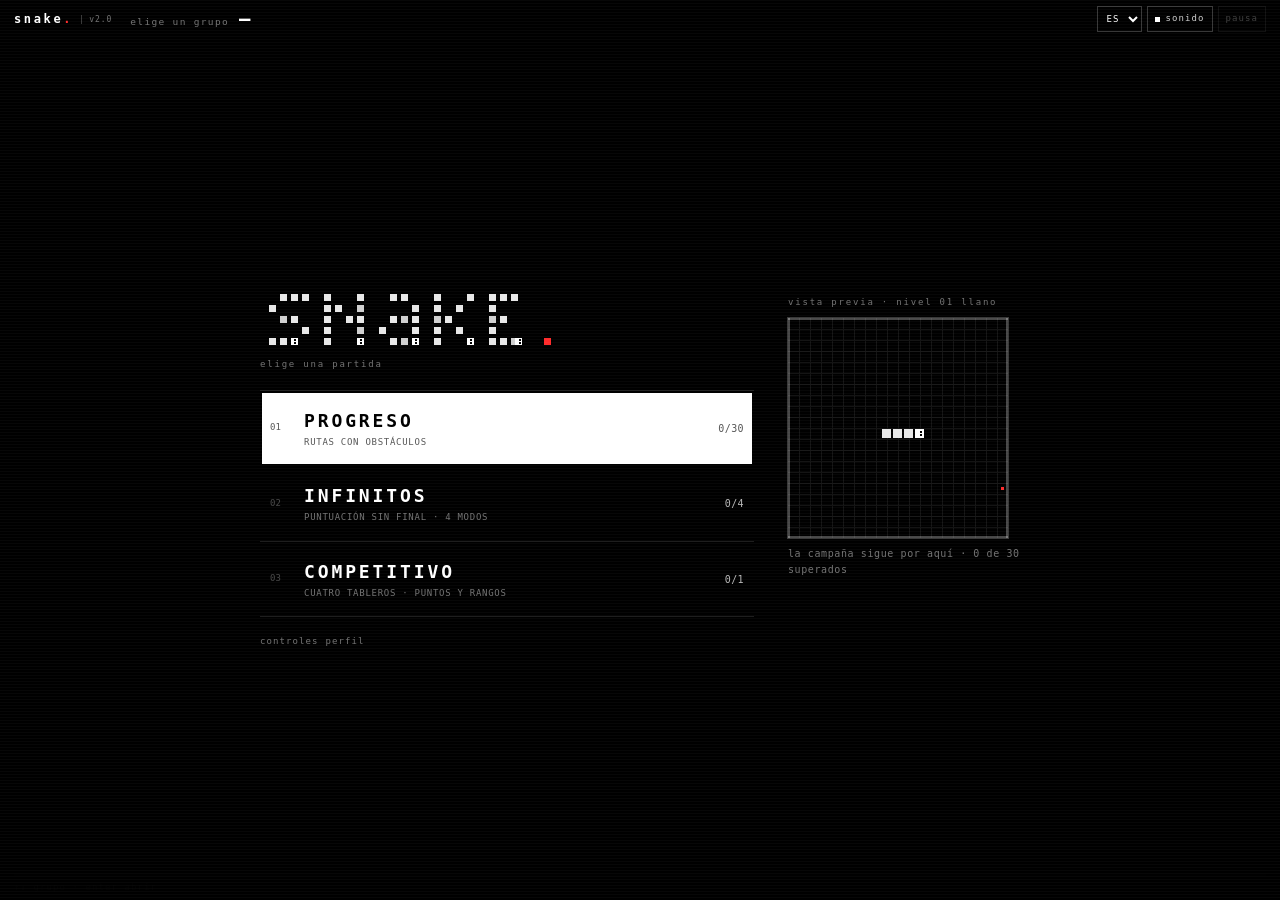
==== index.html @ ec082673 "v2.0: campaña equilibrada, cazador estable, veneno visible y sorteo con ruleta Co-authored-by: arena" ====
<!DOCTYPE html>
<html lang="es">
<head>
<meta charset="utf-8">
<meta name="viewport" content="width=device-width, initial-scale=1, viewport-fit=cover">
<meta http-equiv="Cache-Control" content="no-store">
<meta name="theme-color" content="#000000">
<link rel="canonical" href="https://snake.jaime-gaming.com/">
<meta id="meta-description" name="description" content="Snake v2.0 en snake.jaime-gaming.com: campaña de 30 niveles con modificadores, competitivo de cuatro tableros con rangos, contrarreloj y perfil.">
<title>Snake — v2.0</title>
<script>
  (function () {
    var route = new URLSearchParams(location.search).get('route');
    if (!route) return;
    try {
      var target = new URL(route, location.origin);
      history.replaceState(null, '', target.pathname + target.search + target.hash);
    } catch (error) {
      // Si la ruta de retorno no es válida, dejamos que arranque la portada.
    }
  })();
</script>
<script>
  (function () {
    var base = './';
    if (location.protocol !== 'file:') {
      base = (location.pathname === '/snake' || location.pathname.indexOf('/snake/') === 0) ? '/snake/' : '/';
    }
    document.write('<base href="' + base + '">');
  })();
</script>
<link rel="icon" href="data:image/svg+xml,%3Csvg xmlns='http://www.w3.org/2000/svg' viewBox='0 0 16 16'%3E%3Crect width='16' height='16' fill='%23000'/%3E%3Crect x='2' y='7' width='4' height='4' fill='%23fff'/%3E%3Crect x='6' y='7' width='4' height='4' fill='%23fff'/%3E%3Crect x='10' y='7' width='2' height='4' fill='%23fff'/%3E%3Crect x='13' y='2' width='3' height='3' fill='%23ff2b2b'/%3E%3C/svg%3E">
<link rel="stylesheet" href="styles.css?v=24">
</head>
<body data-screen="home">
  <div id="app">
    <header id="topbar">
      <span class="brand">snake<span class="dot">.</span><span class="version">v2.0</span></span>
      <div class="stats">
        <span id="hud-meta" class="meta" data-i18n="loading">cargando…</span>
        <span id="hud-score" class="score">—</span>
        <span id="hud-mult" class="mult"></span>
        <span id="hud-best" class="best"></span>
      </div>
      <div class="tools">
        <label class="language-control">
          <span class="sr-only" data-i18n="language">Idioma</span>
          <select id="lang-switch" data-i18n-aria="language" aria-label="Idioma">
            <option value="es">ES</option>
            <option value="en">EN</option>
          </select>
        </label>
        <button id="btn-mute" class="tool" type="button" aria-pressed="true" data-i18n-title="soundTitleOn" title="sonido activo (M)">
          <i class="led" aria-hidden="true"></i><span data-i18n="sound">sonido</span>
        </button>
        <button id="btn-pause" class="tool" type="button" disabled data-i18n-title="pauseTitle" title="pausa (P)" data-i18n="pause">pausa</button>
      </div>
    </header>

    <main id="stage">
      <canvas id="board" data-i18n-aria="board" aria-label="tablero"></canvas>
      <div id="arena" hidden>
        <figure class="tablero"><canvas></canvas><figcaption><span class="tablero-nombre">tú</span><span class="tablero-datos">0</span><span class="tablero-estado"></span></figcaption></figure>
        <figure class="tablero"><canvas></canvas><figcaption><span class="tablero-nombre">kobra</span><span class="tablero-datos">0</span><span class="tablero-estado"></span></figcaption></figure>
        <figure class="tablero"><canvas></canvas><figcaption><span class="tablero-nombre">víbora</span><span class="tablero-datos">0</span><span class="tablero-estado"></span></figcaption></figure>
        <figure class="tablero"><canvas></canvas><figcaption><span class="tablero-nombre">mamba</span><span class="tablero-datos">0</span><span class="tablero-estado"></span></figcaption></figure>
      </div>
      <div id="cuenta" hidden aria-hidden="true"><b>3</b></div>
      <div id="reloj" hidden aria-hidden="true"><b>30</b><span>s</span></div>
      <div id="prompt" data-i18n="startPrompt">pulsa una dirección</div>
      <div id="overlay"></div>
    </main>

    <p id="aviso-foco" data-i18n="focusHint" hidden>haz clic en el tablero para que responda el teclado</p>

    <footer id="footer">
      <div id="combo" aria-hidden="true"><div id="chain-bar"></div></div>
      <div class="foot-row">
        <p id="hint"></p>
        <ul id="effects" class="effects"></ul>
      </div>
    </footer>
  </div>

  <canvas id="barrido" hidden aria-hidden="true"></canvas>

  <div id="fatal" hidden role="alert">
    <p class="fatal-title" data-i18n="fatalTitle">el juego no ha arrancado</p>
    <p id="fatal-text" class="fatal-text"></p>
    <p class="fatal-actions">
      <button type="button" id="fatal-reload" data-i18n="fatalReload">recargar limpio</button>
    </p>
  </div>

  <noscript>
    <div id="sin-js" data-i18n="noScript">este juego necesita javascript activado.</div>
  </noscript>

  <script>
    (function () {
      var caja = document.getElementById('fatal');
      var texto = document.getElementById('fatal-text');
      var arrancado = false;

      function fallo(mensaje) {
        if (!caja || arrancado) return;
        texto.textContent = mensaje;
        caja.hidden = false;
      }

      window.__snakeFallo = fallo;
      window.__snakeArrancado = function () {
        arrancado = true;
        document.documentElement.dataset.booted = '1';
        if (caja) caja.hidden = true;
      };

      window.addEventListener('error', function (evento) {
        var objetivo = evento.target || {};
        if (objetivo.tagName === 'SCRIPT' || objetivo.tagName === 'LINK') {
          fallo('no se pudo cargar ' + (objetivo.src || objetivo.href));
          return;
        }
        var archivo = (evento.filename || '').split('/').pop();
        fallo((evento.message || 'error de javascript') + (archivo ? ' · ' + archivo + ':' + (evento.lineno || '?') : ''));
      }, true);

      window.addEventListener('unhandledrejection', function (evento) {
        var motivo = evento.reason;
        fallo('promesa rechazada: ' + ((motivo && motivo.message) || motivo));
      });

      document.getElementById('fatal-reload').addEventListener('click', function () {
        location.replace(location.pathname + '?v=' + Date.now());
      });

      setTimeout(function () {
        if (!document.documentElement.dataset.booted) {
          fallo('el juego no ha arrancado en 4 s. si acabas de actualizar, recarga limpio: puede haber una versión vieja en caché.');
        }
      }, 4000);
    })();
  </script>

  <script src="snake.js?v=24"></script>
</body>
</html>
---- styles.css ----
/* snake — negro, rejilla, un solo rojo */

:root {
  --bg: #000;
  --fg: #fff;
  --muted: #737373;
  --dim: #4a4a4a;
  --line: #1e1e1e;
  --line2: #383838;
  --accent: #ff2b2b;
  --mono: ui-monospace, "SFMono-Regular", "SF Mono", "Roboto Mono", Menlo, Consolas, monospace;
}

* {
  box-sizing: border-box;
}

[hidden] {
  display: none !important;
}

html,
body {
  height: 100%;
}

body {
  margin: 0;
  background: var(--bg);
  color: var(--fg);
  font-family: var(--mono);
  font-size: 13px;
  line-height: 1.5;
  overflow: hidden;
  overscroll-behavior: none;
  -webkit-font-smoothing: antialiased;
  -webkit-tap-highlight-color: transparent;
}

/* trama de fósforo, se puede quitar desde el menú */
html.trama body::after {
  content: "";
  position: fixed;
  inset: 0;
  z-index: 99;
  pointer-events: none;
  background: repeating-linear-gradient(
    to bottom,
    rgba(255, 255, 255, 0.028) 0 1px,
    transparent 1px 3px
  );
}

button {
  font: inherit;
  color: inherit;
  background: none;
  border: 0;
  padding: 0;
  cursor: pointer;
}

button:disabled {
  cursor: default;
}

:focus-visible {
  outline: 1px solid var(--fg);
  outline-offset: 2px;
}

#app {
  position: fixed;
  inset: 0;
  display: grid;
  grid-template-rows: auto minmax(0, 1fr) auto;
  gap: clamp(3px, 0.7vh, 7px);
  width: 100%;
  max-width: 1500px;
  margin: 0 auto;
  padding:
    max(6px, env(safe-area-inset-top))
    clamp(6px, 1.4vw, 14px)
    max(5px, env(safe-area-inset-bottom));
}

/* barra superior: marca, marcador y botones en una sola línea */

#topbar {
  position: relative;
  z-index: 50;
  display: flex;
  align-items: center;
  gap: clamp(8px, 1.6vw, 18px);
  min-height: 26px;
}

.brand {
  flex: none;
  font-size: 12px;
  font-weight: 600;
  letter-spacing: 0.22em;
}

.brand .dot {
  color: var(--accent);
}

.version {
  margin-left: 8px;
  padding-left: 7px;
  border-left: 1px solid var(--line2);
  color: var(--muted);
  font-size: 8px;
  font-weight: 400;
  letter-spacing: 0.12em;
  vertical-align: middle;
}

.language-control {
  display: inline-flex;
  flex: none;
}

#lang-switch {
  min-width: 39px;
  min-height: 26px;
  padding: 3px 5px;
  border: 1px solid var(--line2);
  border-radius: 0;
  background: #000;
  color: var(--fg);
  font: inherit;
  font-size: 9px;
  letter-spacing: 0.12em;
  cursor: pointer;
}

#lang-switch:hover {
  border-color: var(--fg);
}

.sr-only {
  position: absolute;
  width: 1px;
  height: 1px;
  padding: 0;
  margin: -1px;
  overflow: hidden;
  clip: rect(0, 0, 0, 0);
  white-space: nowrap;
  border: 0;
}

.stats {
  display: flex;
  align-items: baseline;
  gap: 10px;
  min-width: 0;
  flex: 1;
}

.meta {
  font-size: 9.5px;
  letter-spacing: 0.14em;
  color: var(--muted);
  white-space: nowrap;
  overflow: hidden;
  text-overflow: ellipsis;
}

.score {
  font-size: clamp(15px, 2.2vw, 19px);
  font-weight: 600;
  line-height: 1;
  letter-spacing: -0.01em;
  font-variant-numeric: tabular-nums;
}

.mult {
  font-size: 11px;
  font-weight: 600;
  color: var(--dim);
}

.mult.activo {
  color: var(--fg);
}

/* Destello breve para cambios importantes del HUD. */
.mult.golpe,
.score.golpe,
.meta.golpe,
.best.golpe {
  background: var(--fg);
  color: #000;
  outline: 2px solid #ffffff;
  outline-offset: 1px;
}

.best.vivo {
  color: var(--fg);
  font-weight: 600;
}

.best {
  margin-left: auto;
  padding-left: 10px;
  font-size: 9px;
  letter-spacing: 0.12em;
  color: var(--dim);
  white-space: nowrap;
  /* en competitivo aquí va «arena · modificador»: si no cabe, se recorta */
  overflow: hidden;
  text-overflow: ellipsis;
  min-width: 0;
}

.tools {
  display: flex;
  gap: 5px;
  flex: none;
}

.tool {
  display: inline-flex;
  align-items: center;
  gap: 6px;
  padding: 4px 7px;
  border: 1px solid var(--line2);
  font-size: 9px;
  letter-spacing: 0.12em;
  color: #cfcfcf;
  transition: color 0.12s, border-color 0.12s;
}

.tool:hover:not(:disabled) {
  border-color: var(--fg);
  color: var(--fg);
}

.tool:disabled {
  opacity: 0.3;
}

.tool.apagado {
  color: var(--muted);
}

.led {
  width: 5px;
  height: 5px;
  background: var(--fg);
}

.tool.apagado .led {
  background: transparent;
  box-shadow: inset 0 0 0 1px var(--dim);
}

#stage {
  position: relative;
  display: flex;
  align-items: center;
  justify-content: center;
  min-width: 0;
  min-height: 0;
  overflow: hidden;
}

/* el marco lo dibuja el motor a bloques: aquí no hay borde fijo */
#board {
  display: block;
  background: #000;
  touch-action: none;
}

#prompt {
  position: absolute;
  left: 50%;
  bottom: 6%;
  transform: translateX(-50%);
  padding: 4px 7px;
  border: 1px solid var(--line);
  background: #000;
  font-size: 9px;
  letter-spacing: 0.16em;
  color: #9a9a9a;
  white-space: nowrap;
  pointer-events: none;
  opacity: 0;
  transition: opacity 0.16s ease;
}

#prompt.visible {
  opacity: 1;
}

/* menú del competitivo: tarjeta con escalera, datos y rivales */
.panel.competitivo,
.panel.sorteo {
  display: flex;
  flex-direction: column;
}

.panel.competitivo {
  position: relative;
  max-width: 420px;
  gap: 12px;
  padding: 16px 16px 14px;
  border: 1px solid var(--line2);
  background: #000;
}

/* dos esquinas marcadas: el marco no necesita más adornos */
.panel.competitivo::before,
.panel.competitivo::after {
  content: '';
  position: absolute;
  width: 46px;
  height: 2px;
  background: var(--fg);
  pointer-events: none;
}

.panel.competitivo::before {
  top: -1px;
  left: -1px;
}

.panel.competitivo::after {
  right: -1px;
  bottom: -1px;
}

.comp-top {
  display: flex;
  align-items: baseline;
  justify-content: space-between;
  gap: 12px;
  padding-bottom: 9px;
  border-bottom: 1px solid var(--line);
  font-size: 8px;
  letter-spacing: 0.2em;
  text-transform: uppercase;
  color: var(--muted);
}

.comp-top span:last-child {
  color: var(--dim);
}

.comp-cabeza {
  display: flex;
  align-items: center;
  gap: 15px;
}

.comp-cabeza .rango-icono {
  width: 74px;
  height: 74px;
  gap: 4px;
  padding: 7px;
  border: 1px solid var(--line2);
  background: #050505;
}

.comp-datos {
  display: flex;
  flex-direction: column;
  gap: 3px;
  min-width: 0;
}

.comp-rango {
  margin: 0;
  font-size: 9px;
  letter-spacing: 0.2em;
  text-transform: uppercase;
  color: var(--muted);
}

.comp-puntos {
  margin: 0;
  font-size: clamp(34px, 7vmin, 52px);
  font-weight: 600;
  line-height: 1;
  font-variant-numeric: tabular-nums;
}

.comp-puntos small {
  margin-left: 6px;
  font-size: 8px;
  font-weight: 400;
  letter-spacing: 0.16em;
  text-transform: uppercase;
  color: var(--muted);
}

.comp-nota {
  margin: -4px 0 0;
  font-size: 8px;
  letter-spacing: 0.16em;
  text-transform: uppercase;
  color: var(--dim);
}

/* barra de progreso del rango: bloques, sin adornos */
.comp-barra {
  position: relative;
  height: 7px;
  width: 100%;
  background: #161616;
  display: flex;
}

.comp-barra i {
  display: block;
  height: 100%;
  background: var(--fg);
  transition: width 0.3s ease;
}

.comp-barra::after {
  content: '';
  position: absolute;
  inset: 0;
  background: repeating-linear-gradient(
    90deg,
    transparent 0 calc(20% - 1px),
    #000 calc(20% - 1px) 20%
  );
  pointer-events: none;
}

/* los seis peldaños: el rango actual va enmarcado */
.comp-escalera {
  display: grid;
  grid-template-columns: repeat(6, minmax(0, 1fr));
  gap: 2px;
  padding: 8px 0;
  border-top: 1px solid var(--line);
  border-bottom: 1px solid var(--line);
}

.escalon {
  display: flex;
  flex-direction: column;
  align-items: center;
  gap: 5px;
  min-width: 0;
  padding: 5px 2px;
  border: 1px solid transparent;
  opacity: 0.3;
}

.escalon .rango-icono {
  width: 18px;
  height: 18px;
  gap: 1px;
}

.escalon em {
  max-width: 100%;
  overflow: hidden;
  font-style: normal;
  font-size: 7px;
  letter-spacing: 0.04em;
  text-transform: uppercase;
  color: var(--muted);
  white-space: nowrap;
  text-overflow: ellipsis;
}

.escalon.hecho {
  opacity: 0.55;
}

.escalon.aqui {
  border-color: var(--line2);
  background: #0b0b0b;
  opacity: 1;
}

.escalon.aqui em {
  color: var(--fg);
}

.escalon.aqui .rango-icono i {
  background: #232323;
}

.escalon.aqui .rango-icono i.lleno {
  background: var(--fg);
}

.escalon.aqui .rango-icono[data-rango="5"] i.lleno {
  background: var(--accent);
}

/* tres datos cortos, en fila */
.comp-mini {
  display: flex;
  justify-content: space-between;
  gap: 20px;
  align-self: stretch;
  padding: 0 2px;
}

.comp-dato {
  display: flex;
  flex-direction: column;
  gap: 1px;
}

.comp-dato b {
  font-size: 19px;
  font-weight: 600;
  line-height: 1;
  font-variant-numeric: tabular-nums;
}

.comp-dato b small {
  font-size: 9px;
  color: var(--muted);
  margin-left: 1px;
}

.comp-dato span {
  font-size: 7px;
  letter-spacing: 0.16em;
  text-transform: uppercase;
  color: var(--dim);
}

/* los tres rivales de la partida, en una línea */
.comp-rivales {
  display: flex;
  justify-content: space-between;
  gap: 12px;
  margin: 0;
  padding-top: 9px;
  border-top: 1px solid var(--line);
  font-size: 7px;
  letter-spacing: 0.18em;
  text-transform: uppercase;
  color: var(--muted);
}

.comp-rivales span:last-child {
  color: var(--fg);
  letter-spacing: 0.12em;
}

.comp-reglas {
  display: flex;
  justify-content: space-between;
  gap: 8px;
  margin: 0;
  font-size: 7px;
  letter-spacing: 0.12em;
  text-transform: uppercase;
  color: var(--dim);
}

.comp-reglas span {
  white-space: nowrap;
}

.comp-reglas span:first-child {
  color: var(--fg);
}

.rango-icono {
  display: grid;
  grid-template-columns: repeat(3, 1fr);
  gap: 3px;
  width: 64px;
  height: 64px;
  flex: none;
}

.rango-icono i {
  display: block;
  background: #191919;
}

.rango-icono i.lleno {
  background: var(--fg);
}

.rango-icono[data-rango="5"] i.lleno {
  background: var(--accent);
}

/* sorteo: entra con una animación corta y arranca solo */
.panel.sorteo {
  gap: 8px;
  text-align: center;
  animation: sorteo-entra 0.26s ease-out both;
}

.sorteo-etiqueta {
  margin: 0;
  font-size: 9px;
  letter-spacing: 0.24em;
  text-transform: uppercase;
  color: var(--muted);
  animation: sorteo-sube 0.3s 0.04s ease-out both;
}

.sorteo-caja {
  display: flex;
  flex-direction: column;
  align-items: center;
  justify-content: center;
  gap: 6px;
  min-height: clamp(84px, 18vmin, 140px);
}

.sorteo-mapa {
  margin: 0;
  font-size: clamp(26px, 6.2vmin, 48px);
  font-weight: 600;
  letter-spacing: 0.02em;
  text-transform: uppercase;
  line-height: 1.05;
  animation: sorteo-sube 0.34s 0.14s ease-out both;
}

.sorteo-mapa.girando {
  color: #8d8d8d;
}

.sorteo-mapa.fija {
  animation: sorteo-fija 0.38s cubic-bezier(0.2, 0.8, 0.2, 1) both;
}

.sorteo-mod {
  margin: 0;
  font-size: 12px;
  letter-spacing: 0.18em;
  text-transform: uppercase;
  color: var(--accent);
  animation: sorteo-sube 0.34s 0.3s ease-out both;
}

.sorteo-mod.girando {
  color: var(--dim);
}

.sorteo-mod.fija {
  animation: sorteo-fija 0.38s 0.06s cubic-bezier(0.2, 0.8, 0.2, 1) both;
}

/* línea que se llena mientras corre la ruleta del sorteo */
.sorteo-linea {
  width: 100%;
  height: 2px;
  overflow: hidden;
  background: #161616;
}

.sorteo-linea i {
  display: block;
  width: 100%;
  height: 100%;
  background: var(--fg);
  transform-origin: left center;
  animation: sorteo-carga 1.85s linear both;
}

.sorteo-pie {
  margin: 0;
  font-size: 7px;
  letter-spacing: 0.18em;
  text-transform: uppercase;
  color: var(--dim);
}

@keyframes sorteo-entra {
  from {
    opacity: 0;
    transform: scale(0.96);
  }
}

@keyframes sorteo-sube {
  from {
    opacity: 0;
    transform: translateY(10px);
  }
}

@keyframes sorteo-carga {
  from {
    transform: scaleX(0);
  }
}

@keyframes sorteo-fija {
  0% {
    opacity: 0.3;
    transform: translateY(7px) scale(0.94);
  }
  55% {
    opacity: 1;
    transform: translateY(0) scale(1.035);
  }
  100% {
    transform: scale(1);
  }
}

@media (prefers-reduced-motion: reduce) {
  .panel.sorteo,
  .sorteo-etiqueta,
  .sorteo-mapa,
  .sorteo-mapa.fija,
  .sorteo-mod,
  .sorteo-mod.fija,
  .sorteo-linea i {
    animation: none;
  }
}

/* nivel superado: el aviso, en grande */
.fin-cabeza .cifra.superado {
  font-size: clamp(26px, 6.4vmin, 54px);
  font-weight: 600;
  line-height: 1.05;
  letter-spacing: 0.01em;
  text-transform: uppercase;
  text-align: center;
}

/* competitivo: cuatro tableros separados, cada uno con su serpiente */
#arena {
  /* tu tablero ocupa la columna ancha y las tres filas; los rivales van en fila */
  display: grid;
  grid-template-columns: minmax(0, 1.7fr) minmax(0, 1fr);
  grid-template-rows: repeat(3, minmax(0, 1fr));
  place-items: center;
  gap: 6px;
  width: 100%;
  height: 100%;
  padding: 2px;
}

#arena .tablero:first-child {
  grid-row: 1 / span 3;
}

.tablero {
  display: flex;
  flex-direction: column;
  align-items: center;
  gap: 3px;
  margin: 0;
  min-width: 0;
  min-height: 0;
}

.tablero canvas {
  display: block;
  background: #000;
  border: 1px solid var(--line);
}

.tablero figcaption {
  display: flex;
  flex-wrap: wrap;
  justify-content: center;
  gap: 6px;
  font-size: 8px;
  letter-spacing: 0.14em;
  color: var(--muted);
  text-transform: uppercase;
  white-space: nowrap;
}

.tablero-datos {
  color: var(--dim);
  font-variant-numeric: tabular-nums;
}

.tablero.mio canvas {
  border-color: var(--fg);
}

.tablero.mio figcaption {
  color: var(--fg);
}

.tablero.caido,
.tablero.revive canvas {
  opacity: 0.4;
}

.tablero.revive figcaption {
  color: var(--accent);
}

/* recién revivido: marco discontinuo mientras dura la protección */
.tablero.protegido canvas {
  border-color: var(--accent);
  border-style: dashed;
  animation: tablero-protegido 0.7s steps(2, end) infinite;
}

.tablero.protegido figcaption {
  color: var(--fg);
}

.tablero-estado {
  color: var(--accent);
  font-size: 7px;
  letter-spacing: 0.14em;
}

.tablero-estado:empty {
  display: none;
}

@keyframes tablero-protegido {
  50% {
    border-color: var(--line2);
  }
}

/* cuenta atrás de 3 s al empezar una partida competitiva */
#cuenta {
  position: absolute;
  inset: 0;
  z-index: 25;
  display: grid;
  place-items: center;
  pointer-events: none;
  background: rgba(0, 0, 0, 0.45);
}

#cuenta b {
  font-size: clamp(72px, 22vmin, 180px);
  font-weight: 600;
  line-height: 1;
  letter-spacing: -0.02em;
  color: var(--fg);
  text-shadow: 0 0 24px rgba(255, 255, 255, 0.35);
}

/* contrarreloj: el tiempo en grande encima del tablero, sin tapar el juego */
#stage.con-reloj {
  /* el hueco del reloj lo pone main.js según su altura real */
  justify-content: center;
}

#reloj {
  position: absolute;
  top: 4px;
  left: 50%;
  transform: translateX(-50%);
  display: flex;
  align-items: baseline;
  gap: 4px;
  padding: 2px 12px 4px;
  border: 1px solid var(--line2);
  background: rgba(0, 0, 0, 0.72);
  font-variant-numeric: tabular-nums;
  letter-spacing: 0.04em;
  color: var(--fg);
  pointer-events: none;
  z-index: 20;
}

#reloj b {
  font-size: clamp(38px, 9vmin, 86px);
  font-weight: 600;
  line-height: 1;
  transition: color 0.16s ease;
}

#reloj span {
  font-size: clamp(11px, 2.4vmin, 18px);
  color: var(--muted);
}

#reloj.urgente {
  border-color: var(--accent);
}

#reloj.urgente b {
  color: var(--accent);
  animation: reloj-late 0.9s steps(1, end) infinite;
}

#reloj.parado {
  border-color: var(--line);
}

#reloj.parado b {
  color: var(--muted);
  animation: none;
}

@keyframes reloj-late {
  50% {
    opacity: 0.35;
  }
}

@media (prefers-reduced-motion: reduce) {
  #reloj.urgente b {
    animation: none;
  }
}

/* capa de menús */

#overlay {
  position: fixed;
  inset: 0;
  z-index: 40;
  display: flex;
  padding:
    max(58px, calc(env(safe-area-inset-top) + 52px))
    max(14px, env(safe-area-inset-right))
    max(16px, env(safe-area-inset-bottom))
    max(14px, env(safe-area-inset-left));
  background: rgba(0, 0, 0, 0.955);
  opacity: 0;
  visibility: hidden;
  overflow-y: auto;
  overscroll-behavior: contain;
  scroll-behavior: smooth;
  scroll-padding-block: 64px 24px;
  scrollbar-width: thin;
  scrollbar-color: var(--line2) transparent;
  transition: opacity 0.12s ease, visibility 0.12s;
}

#overlay::-webkit-scrollbar {
  width: 8px;
}

#overlay::-webkit-scrollbar-track {
  background: #050505;
}

#overlay::-webkit-scrollbar-thumb {
  background: var(--line2);
}

#overlay::-webkit-scrollbar-thumb:hover {
  background: var(--fg);
}

#overlay.abierto {
  opacity: 1;
  visibility: visible;
}

.panel {
  width: 100%;
  max-width: 760px;
  margin: auto;
  animation: aparecer 130ms ease-out;
}

@keyframes aparecer {
  from {
    opacity: 0;
  }
  to {
    opacity: 1;
  }
}

.kicker {
  margin: 0;
  font-size: 9px;
  letter-spacing: 0.2em;
  color: var(--muted);
}

.nota {
  margin: 0;
  font-size: 10px;
  letter-spacing: 0.06em;
  line-height: 1.65;
  color: var(--muted);
}

h1 {
  margin: 0;
  font-size: clamp(46px, 12vw, 86px);
  font-weight: 700;
  line-height: 0.78;
  letter-spacing: -0.06em;
}

h1 .dot {
  color: var(--accent);
}

/* el rótulo es un lienzo: la serpiente escribe su nombre */
h1.marca {
  line-height: 0;
  font-size: 0;
  letter-spacing: 0;
}

h1.marca canvas {
  display: block;
  width: min(300px, 100%);
  height: auto;
  /* bloques nítidos, sin suavizado */
  image-rendering: pixelated;
}

h2 {
  margin: 0;
  font-size: clamp(15px, 3vw, 19px);
  font-weight: 600;
  letter-spacing: 0.04em;
}

/* inicio */

.inicio {
  display: grid;
  grid-template-columns: minmax(0, 1fr) 232px;
  gap: clamp(18px, 3vw, 34px);
  align-items: start;
}

.inicio-texto {
  display: flex;
  flex-direction: column;
  gap: clamp(12px, 2vh, 18px);
  min-width: 0;
}

.inicio-cabeza {
  display: flex;
  flex-direction: column;
  gap: 8px;
}

.tagline {
  margin: -2px 0 0;
  color: var(--fg);
  font-size: clamp(13px, 2.5vw, 17px);
  font-weight: 600;
  letter-spacing: -0.035em;
  line-height: 1.2;
}

.filas {
  display: flex;
  flex-direction: column;
  border-top: 1px solid var(--line);
}

.grupo {
  margin: 10px 0 4px;
  font-size: 8px;
  letter-spacing: 0.22em;
  color: var(--dim);
  text-transform: uppercase;
}

.grupo:first-child {
  margin-top: 0;
}

.row {
  display: grid;
  grid-template-columns: 26px minmax(0, 1fr) auto;
  align-items: center;
  gap: 8px;
  padding: clamp(7px, 1.4vh, 11px) 9px;
  border-bottom: 1px solid var(--line);
  text-align: left;
  transition: background 0.1s, color 0.1s;
}

.row-idx {
  font-size: 9px;
  color: var(--dim);
  font-variant-numeric: tabular-nums;
}

.row-name {
  display: flex;
  flex-direction: column;
  gap: 2px;
  font-size: clamp(13px, 2.4vw, 15px);
  font-weight: 600;
  letter-spacing: 0.1em;
  min-width: 0;
}

.row-name small {
  font-size: 9px;
  font-weight: 400;
  letter-spacing: 0.08em;
  color: var(--muted);
  white-space: nowrap;
  overflow: hidden;
  text-overflow: ellipsis;
}

.row-right {
  font-size: 10px;
  color: #b8b8b8;
  font-variant-numeric: tabular-nums;
  letter-spacing: 0.04em;
}

.row.sel,
.row:hover {
  background: var(--fg);
  color: #000;
}

.row.sel .row-idx,
.row:hover .row-idx,
.row.sel .row-name small,
.row:hover .row-name small,
.row.sel .row-right,
.row:hover .row-right {
  color: #555;
}

.pie {
  display: flex;
  flex-wrap: wrap;
  align-items: center;
  gap: 7px;
  margin: 0;
  font-size: 9px;
  letter-spacing: 0.12em;
  color: var(--dim);
}

.link {
  font-size: 9px;
  letter-spacing: 0.12em;
  color: var(--muted);
  border-bottom: 1px solid transparent;
}

.link:hover {
  color: var(--fg);
  border-color: var(--line2);
}

.inicio-demo {
  display: flex;
  flex-direction: column;
  gap: 8px;
  padding-top: 4px;
}

.inicio-demo canvas {
  display: block;
  width: 100%;
  max-width: 232px;
  box-shadow: 0 0 0 1px var(--line2);
}

/* foco de teclado: un marco de 2 px, sin sombras ni adornos */

button.foco {
  outline: 2px solid #ffffff;
  outline-offset: -2px;
}

.row.sel.foco,
.celda.sel.foco,
.tab.sel.foco,
.acciones button.principal.foco {
  outline-color: #000000;
}

.link.foco {
  outline: 2px solid #ffffff;
  outline-offset: 2px;
  color: #ffffff;
}

/* portada: tres grupos, cada uno abre su subpágina */

.portada .filas .row {
  padding: clamp(10px, 2.2vh, 16px) 10px;
}

.portada .row-name {
  font-size: clamp(15px, 3vw, 18px);
  letter-spacing: 0.16em;
  text-transform: uppercase;
}

.modos {
  display: flex;
  flex-direction: column;
  gap: clamp(10px, 2vh, 16px);
}

.tabs {
  display: flex;
  flex-wrap: wrap;
  gap: 1px;
  background: var(--line);
  border: 1px solid var(--line);
}

.tab {
  flex: 1 1 0;
  min-width: 88px;
  padding: 8px 10px;
  background: #000;
  font-size: 9px;
  letter-spacing: 0.18em;
  text-transform: uppercase;
  color: var(--muted);
  transition: background 0.1s, color 0.1s;
}

.tab:hover {
  color: var(--fg);
  background: #111;
}

.tab.sel {
  background: var(--fg);
  color: #000;
}

.modos-cuerpo {
  display: grid;
  grid-template-columns: minmax(0, 1fr) 232px;
  gap: clamp(16px, 3vw, 30px);
  align-items: start;
}

/* niveles */

.niveles {
  display: flex;
  flex-direction: column;
  gap: clamp(12px, 2vh, 18px);
}

.niveles-cabeza {
  display: flex;
  align-items: flex-start;
  justify-content: space-between;
  gap: 14px;
}

.ghost {
  flex: none;
  padding: 5px 8px;
  border: 1px solid var(--line2);
  font-size: 9px;
  letter-spacing: 0.14em;
  color: #cfcfcf;
  transition: border-color 0.12s, color 0.12s;
}

.ghost:hover {
  border-color: var(--fg);
  color: var(--fg);
}

.ghost kbd {
  margin-left: 4px;
  padding: 1px 3px;
  border: 1px solid var(--line2);
  font-family: inherit;
  font-size: 8px;
  letter-spacing: 0.06em;
  color: #7a7a7a;
}

.ghost:hover kbd {
  border-color: #b9b9b9;
  color: #4a4a4a;
}

.niveles-cuerpo {
  display: grid;
  grid-template-columns: minmax(0, 1fr) 184px;
  gap: clamp(14px, 2.4vw, 24px);
  align-items: start;
}

.rejilla {
  display: grid;
  grid-template-columns: repeat(4, minmax(0, 1fr));
  gap: 1px;
  border: 1px solid var(--line);
  background: var(--line);
}

.celda {
  display: flex;
  flex-direction: column;
  gap: 4px;
  min-height: 62px;
  padding: 7px;
  background: #000;
  text-align: left;
  transition: background 0.1s, color 0.1s;
}

.celda-top {
  display: flex;
  align-items: center;
  justify-content: space-between;
}

.celda-num {
  font-size: clamp(14px, 3vw, 17px);
  font-weight: 600;
  letter-spacing: -0.03em;
  font-variant-numeric: tabular-nums;
}

.celda-tick {
  font-size: 9px;
  color: var(--muted);
}

.celda-nombre {
  font-size: 8px;
  letter-spacing: 0.12em;
  color: #cfcfcf;
  white-space: nowrap;
  overflow: hidden;
  text-overflow: ellipsis;
}

.celda-meta {
  font-size: 7px;
  letter-spacing: 0.08em;
  color: #5f5f5f;
  white-space: nowrap;
  overflow: hidden;
  text-overflow: ellipsis;
}

.celda.bloqueada {
  cursor: not-allowed;
}

.celda.bloqueada .celda-num {
  color: #2b2b2b;
}

.celda.bloqueada .celda-nombre,
.celda.bloqueada .celda-meta {
  color: #2b2b2b;
}

.celda:hover:not(.bloqueada):not(.sel) {
  background: #101010;
}

.celda.sel:not(.bloqueada) {
  background: var(--fg);
  color: #000;
}

.celda.sel:not(.bloqueada) .celda-nombre,
.celda.sel:not(.bloqueada) .celda-meta,
.celda.sel:not(.bloqueada) .celda-tick {
  color: #555;
}

.vistazo {
  display: flex;
  flex-direction: column;
  gap: 7px;
}

.vistazo canvas {
  display: block;
  width: 100%;
  max-width: 184px;
  box-shadow: 0 0 0 1px var(--line2);
}

/* ayuda */

.ayuda {
  display: flex;
  flex-direction: column;
  gap: clamp(12px, 2vh, 18px);
  max-width: 560px;
}

.tabla {
  width: 100%;
  border-collapse: collapse;
  font-size: 10px;
}

.tabla th {
  width: 34%;
  padding: 6px 8px 6px 0;
  text-align: left;
  font-weight: 400;
  letter-spacing: 0.1em;
  color: var(--muted);
  border-top: 1px solid var(--line);
  vertical-align: top;
}

.tabla td {
  padding: 6px 0;
  letter-spacing: 0.03em;
  color: #dcdcdc;
  border-top: 1px solid var(--line);
}

.reglas {
  margin: 0;
  padding: 0;
  list-style: none;
  display: flex;
  flex-direction: column;
  gap: 5px;
  font-size: 10px;
  letter-spacing: 0.03em;
  line-height: 1.6;
  color: #cfcfcf;
}

.reglas li::before {
  content: "—";
  color: var(--dim);
  margin-right: 8px;
}

/* fin de partida */

.fin {
  max-width: 400px;
  display: flex;
  flex-direction: column;
  gap: clamp(14px, 2.4vh, 20px);
  padding: clamp(16px, 4vw, 24px);
  border: 1px solid var(--line2);
}

.fin-cabeza {
  display: flex;
  flex-direction: column;
  gap: 6px;
}

.cifra {
  margin: 0;
  font-size: clamp(38px, 10vw, 58px);
  font-weight: 600;
  line-height: 0.86;
  letter-spacing: -0.05em;
  font-variant-numeric: tabular-nums;
}

.acciones {
  display: flex;
  flex-direction: column;
  gap: 1px;
  border: 1px solid var(--line);
  background: var(--line);
}

.acciones button {
  display: flex;
  align-items: center;
  justify-content: space-between;
  gap: 12px;
  padding: 11px 12px;
  background: #000;
  font-size: 10px;
  letter-spacing: 0.14em;
  text-align: left;
  transition: background 0.1s, color 0.1s;
}

.acciones button:hover {
  background: var(--fg);
  color: #000;
}

.acciones button.principal {
  background: var(--fg);
  color: #000;
}

.acciones button.principal:hover {
  background: #d8d8d8;
}

.acciones kbd {
  font-family: inherit;
  font-size: 8px;
  letter-spacing: 0.06em;
  color: #7a7a7a;
  border: 1px solid var(--line2);
  padding: 2px 4px;
}

.acciones button:hover kbd,
.acciones button.principal kbd {
  color: #4a4a4a;
  border-color: #b9b9b9;
}

/* aviso de foco, para cuando el juego va dentro de un iframe */

#aviso-foco {
  position: fixed;
  left: 50%;
  bottom: max(8px, env(safe-area-inset-bottom));
  transform: translateX(-50%);
  z-index: 30;
  margin: 0;
  padding: 5px 9px;
  border: 1px solid var(--line2);
  background: #000;
  font-size: 9px;
  letter-spacing: 0.12em;
  color: #cfcfcf;
  text-align: center;
}

#aviso-foco[hidden] {
  display: none !important;
}

/* pie */

#footer {
  display: flex;
  flex-direction: column;
  gap: 4px;
}

#combo {
  height: 2px;
  background: #171717;
}

#chain-bar {
  height: 100%;
  width: 0;
  background: var(--fg);
  transition: width 0.07s linear;
}

.foot-row {
  display: flex;
  flex-wrap: wrap;
  align-items: center;
  justify-content: space-between;
  gap: 10px;
  min-height: 15px;
}

#hint {
  margin: 0;
  font-size: 9px;
  letter-spacing: 0.12em;
  color: var(--dim);
  white-space: nowrap;
  overflow: hidden;
  text-overflow: ellipsis;
}

.effects {
  display: flex;
  flex-wrap: wrap;
  gap: 5px;
  margin: 0;
  padding: 0;
  list-style: none;
  flex: none;
}

.chip {
  display: inline-flex;
  align-items: center;
  gap: 5px;
  padding: 2px 5px;
  border: 1px solid var(--line2);
  font-size: 8px;
  letter-spacing: 0.12em;
  color: #dcdcdc;
}

.chip i {
  display: block;
  width: 26px;
  height: 2px;
  background: #2a2a2a;
}

.chip b {
  display: block;
  height: 100%;
  background: var(--fg);
}

.chip.fijo {
  background: var(--fg);
  color: #000;
  border-color: var(--fg);
}

.chip.fijo b {
  background: #000;
}

/* ajustes de tamaño */

@media (max-width: 760px) {
  .inicio,
  .modos-cuerpo {
    grid-template-columns: minmax(0, 1fr) 148px;
    gap: 14px;
  }

  .inicio-demo canvas {
    max-width: 132px;
  }

  .inicio-demo .nota {
    display: none;
  }
}

/* en pantallas pequeñas no hay sitio para la vista previa */
@media (max-width: 620px) {
  .inicio-demo {
    display: none;
  }

  .modos-cuerpo {
    grid-template-columns: minmax(0, 1fr);
  }

  .tab {
    min-width: 0;
    padding: 7px 4px;
    font-size: 8px;
    letter-spacing: 0.1em;
  }
}

@media (max-width: 620px) {
  .niveles-cuerpo {
    grid-template-columns: minmax(0, 1fr);
  }

  .vistazo {
    display: none;
  }

  .celda {
    min-height: 56px;
    padding: 6px;
  }
}

@media (max-width: 420px) {
  .brand {
    font-size: 11px;
    letter-spacing: 0.2em;
  }

  .version {
    margin-left: 5px;
    padding-left: 5px;
    font-size: 7px;
  }

  #lang-switch {
    min-width: 35px;
    padding-inline: 4px;
    font-size: 8px;
  }

  .tool {
    padding: 4px 6px;
    font-size: 8px;
  }

  .tool#btn-mute span {
    display: none;
  }

  .meta {
    max-width: 34vw;
  }

  .label {
    max-width: 56vw;
  }

  .fin {
    padding: 14px;
  }
}

@media (pointer: coarse) {
  .row:hover:not(.sel) {
    background: #000;
    color: var(--fg);
  }

  .row:hover:not(.sel) .row-idx,
  .row:hover:not(.sel) .row-name small,
  .row:hover:not(.sel) .row-right {
    color: var(--muted);
  }

  .acciones button:hover:not(.principal) {
    background: #000;
    color: var(--fg);
  }
}

@media (prefers-reduced-motion: reduce) {
  * {
    transition-duration: 0.01ms !important;
  }
}


/* ═══════════════════════════════════════════════════════════════════════════
   transición de bloques entre pantallas
   ═══════════════════════════════════════════════════════════════════════════ */

#barrido {
  position: fixed;
  inset: 0;
  z-index: 90;
  pointer-events: none;
  /* cubos nítidos, sin suavizar */
  image-rendering: pixelated;
}


/* v2.0 · reloj de contrarreloj cuando apura el tiempo */
.meta.urgente {
  color: #ff2b2b;
  font-weight: 700;
  animation: pulso-urgente 0.5s steps(2, jump-none) infinite;
}

@keyframes pulso-urgente {
  50% { opacity: 0.35; }
}

@media (prefers-reduced-motion: reduce) {
  .meta.urgente {
    animation: none;
    opacity: 1;
  }

  .tablero.protegido canvas {
    animation: none;
  }
}

/* v2.0 · filas de solo lectura del perfil */
.row.stat {
  cursor: default;
  pointer-events: none;
}

.row.stat .row-right {
  color: var(--fg);
  font-variant-numeric: tabular-nums;
}
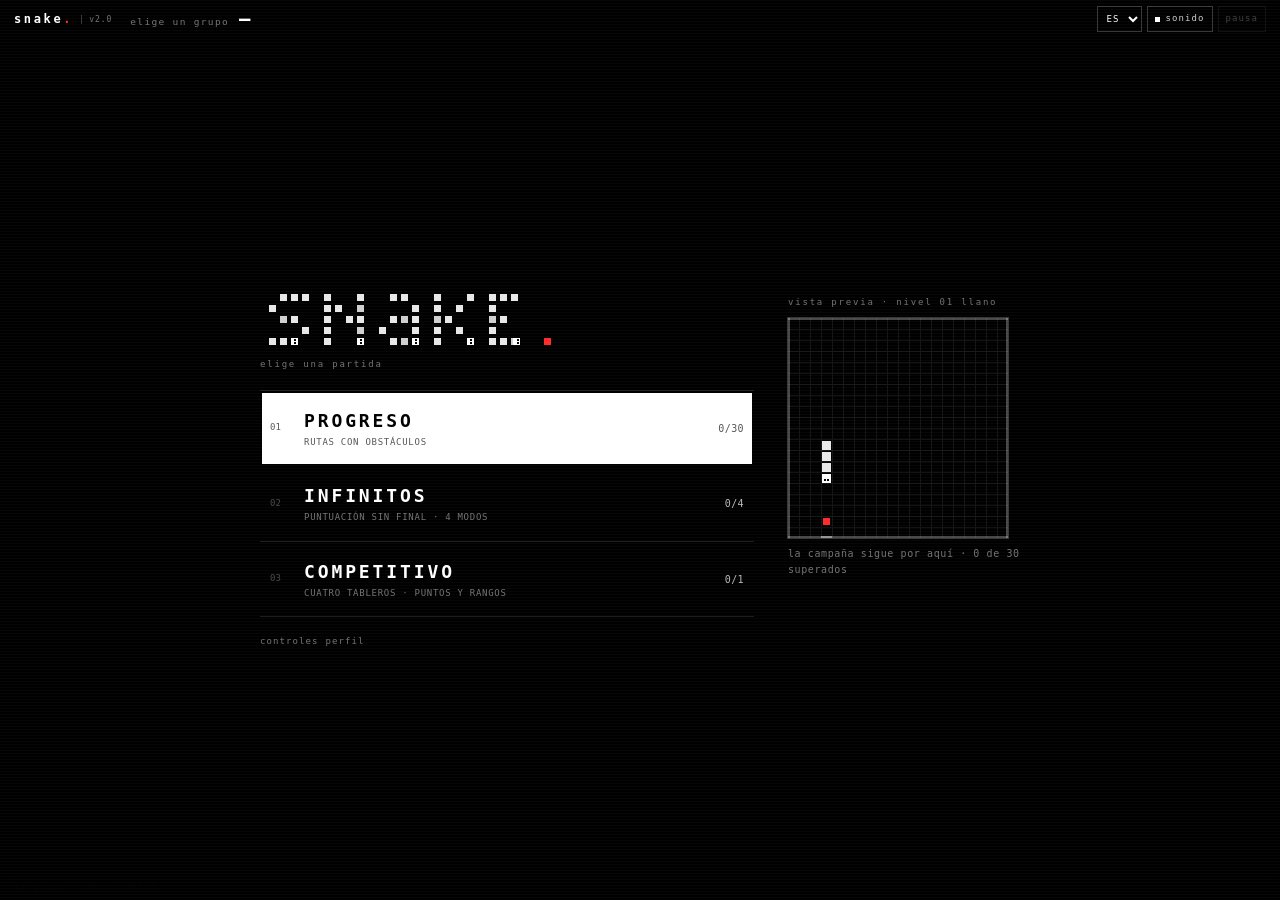
==== commit fb1bc9a7: "ronda 7: veneno por modo, competitivo en tres actos y scroll de la interfaz El veneno queda fuera de" ====
--- a/index.html
+++ b/index.html
@@ -30,7 +30,7 @@
   })();
 </script>
 <link rel="icon" href="data:image/svg+xml,%3Csvg xmlns='http://www.w3.org/2000/svg' viewBox='0 0 16 16'%3E%3Crect width='16' height='16' fill='%23000'/%3E%3Crect x='2' y='7' width='4' height='4' fill='%23fff'/%3E%3Crect x='6' y='7' width='4' height='4' fill='%23fff'/%3E%3Crect x='10' y='7' width='2' height='4' fill='%23fff'/%3E%3Crect x='13' y='2' width='3' height='3' fill='%23ff2b2b'/%3E%3C/svg%3E">
-<link rel="stylesheet" href="styles.css?v=24">
+<link rel="stylesheet" href="styles.css?v=25">
 </head>
 <body data-screen="home">
   <div id="app">
@@ -60,13 +60,14 @@
     <main id="stage">
       <canvas id="board" data-i18n-aria="board" aria-label="tablero"></canvas>
       <div id="arena" hidden>
-        <figure class="tablero"><canvas></canvas><figcaption><span class="tablero-nombre">tú</span><span class="tablero-datos">0</span><span class="tablero-estado"></span></figcaption></figure>
-        <figure class="tablero"><canvas></canvas><figcaption><span class="tablero-nombre">kobra</span><span class="tablero-datos">0</span><span class="tablero-estado"></span></figcaption></figure>
-        <figure class="tablero"><canvas></canvas><figcaption><span class="tablero-nombre">víbora</span><span class="tablero-datos">0</span><span class="tablero-estado"></span></figcaption></figure>
-        <figure class="tablero"><canvas></canvas><figcaption><span class="tablero-nombre">mamba</span><span class="tablero-datos">0</span><span class="tablero-estado"></span></figcaption></figure>
+        <figure class="tablero"><canvas></canvas><figcaption><span class="tablero-puesto"></span><span class="tablero-nombre">tú</span><span class="tablero-datos">0</span><span class="tablero-estado"></span><span class="tablero-gap"></span></figcaption></figure>
+        <figure class="tablero"><canvas></canvas><figcaption><span class="tablero-puesto"></span><span class="tablero-nombre">kobra</span><span class="tablero-datos">0</span><span class="tablero-estado"></span></figcaption></figure>
+        <figure class="tablero"><canvas></canvas><figcaption><span class="tablero-puesto"></span><span class="tablero-nombre">víbora</span><span class="tablero-datos">0</span><span class="tablero-estado"></span></figcaption></figure>
+        <figure class="tablero"><canvas></canvas><figcaption><span class="tablero-puesto"></span><span class="tablero-nombre">mamba</span><span class="tablero-datos">0</span><span class="tablero-estado"></span></figcaption></figure>
       </div>
       <div id="cuenta" hidden aria-hidden="true"><b>3</b></div>
-      <div id="reloj" hidden aria-hidden="true"><b>30</b><span>s</span></div>
+      <div id="aviso" hidden aria-hidden="true"><b></b><span></span></div>
+      <div id="reloj" hidden aria-hidden="true"><b>30</b><span>s</span><em id="reloj-fase"></em></div>
       <div id="prompt" data-i18n="startPrompt">pulsa una dirección</div>
       <div id="overlay"></div>
     </main>
@@ -142,6 +143,6 @@
     })();
   </script>
 
-  <script src="snake.js?v=24"></script>
+  <script src="snake.js?v=25"></script>
 </body>
 </html>
--- a/styles.css
+++ b/styles.css
@@ -534,6 +534,49 @@
 }
 
 /* los tres rivales de la partida, en una línea */
+.comp-fases {
+  display: grid;
+  grid-template-columns: repeat(3, 1fr);
+  gap: 4px;
+  margin-top: 10px;
+}
+
+.comp-fases span {
+  display: flex;
+  flex-direction: column;
+  gap: 2px;
+  padding: 6px 4px;
+  border: 1px solid var(--line);
+  text-align: center;
+}
+
+.comp-fases b {
+  font-size: 14px;
+  font-weight: 600;
+  line-height: 1;
+  font-variant-numeric: tabular-nums;
+}
+
+.comp-fases i {
+  font-style: normal;
+  font-size: 6px;
+  letter-spacing: 0.14em;
+  text-transform: uppercase;
+  color: var(--muted);
+}
+
+.comp-fases span:nth-child(2) {
+  border-color: var(--line2);
+}
+
+.comp-fases span:nth-child(3) {
+  border-color: var(--accent);
+}
+
+.comp-fases span:nth-child(3) b {
+  color: var(--accent);
+}
+
 .comp-rivales {
   display: flex;
   justify-content: space-between;
@@ -752,6 +795,7 @@
 }
 
 .tablero {
+  position: relative;
   display: flex;
   flex-direction: column;
   align-items: center;
@@ -779,9 +823,33 @@
   white-space: nowrap;
 }
 
+.tablero-puesto {
+  color: var(--dim);
+  font-variant-numeric: tabular-nums;
+}
+
 .tablero-datos {
   color: var(--dim);
   font-variant-numeric: tabular-nums;
+}
+
+.tablero-gap {
+  color: var(--accent);
+  font-size: 7px;
+  letter-spacing: 0.1em;
+}
+
+.tablero-gap:empty {
+  display: none;
+}
+
+.tablero.lider canvas {
+  border-color: var(--fg);
+  box-shadow: 0 0 0 1px rgba(255, 255, 255, 0.35), 0 0 18px rgba(255, 255, 255, 0.12);
+}
+
+.tablero.lider .tablero-puesto {
+  color: var(--fg);
 }
 
 .tablero.mio canvas {
@@ -846,6 +914,86 @@
   letter-spacing: -0.02em;
   color: var(--fg);
   text-shadow: 0 0 24px rgba(255, 255, 255, 0.35);
+}
+
+#aviso {
+  position: absolute;
+  top: clamp(64px, 17%, 150px);
+  left: 50%;
+  z-index: 30;
+  display: flex;
+  flex-direction: column;
+  align-items: center;
+  gap: 3px;
+  padding: 9px 16px 10px;
+  border: 1px solid var(--line2);
+  background: rgba(0, 0, 0, 0.86);
+  text-align: center;
+  pointer-events: none;
+  transform: translateX(-50%);
+  opacity: 0;
+}
+
+#aviso[hidden] {
+  display: none;
+}
+
+#aviso.visible {
+  animation: aviso-golpe 1.5s cubic-bezier(0.2, 0.8, 0.2, 1) both;
+}
+
+#aviso b {
+  font-size: clamp(24px, 5.2vmin, 50px);
+  font-weight: 600;
+  line-height: 0.95;
+  letter-spacing: -0.03em;
+  text-transform: uppercase;
+}
+
+#aviso span {
+  font-size: 8px;
+  letter-spacing: 0.2em;
+  text-transform: uppercase;
+  color: var(--muted);
+}
+
+#aviso[data-tono="sprint"],
+#aviso[data-tono="final"],
+#aviso[data-tono="remontada"] {
+  border-color: var(--accent);
+}
+
+#aviso[data-tono="sprint"] b,
+#aviso[data-tono="final"] b,
+#aviso[data-tono="remontada"] b {
+  color: var(--accent);
+}
+
+#aviso[data-tono="lider"] {
+  border-color: var(--fg);
+  background: var(--fg);
+  color: #000;
+}
+
+#aviso[data-tono="lider"] span {
+  color: #333;
+}
+
+@keyframes aviso-golpe {
+  0% {
+    opacity: 0;
+    transform: translate(-50%, -10px) scale(0.96);
+  }
+  12% {
+    opacity: 1;
+    transform: translate(-50%, 0) scale(1);
+  }
+  72% {
+    opacity: 1;
+  }
+  100% {
+    opacity: 0;
+  }
 }
 
 /* contrarreloj: el tiempo en grande encima del tablero, sin tapar el juego */
@@ -884,6 +1032,17 @@
   color: var(--muted);
 }
 
+#reloj em {
+  font-style: normal;
+  font-size: 9px;
+  letter-spacing: 0.16em;
+  color: var(--muted);
+}
+
+#reloj.sprint em {
+  color: var(--accent);
+}
+
 #reloj.urgente {
   border-color: var(--accent);
 }
@@ -911,6 +1070,11 @@
 @media (prefers-reduced-motion: reduce) {
   #reloj.urgente b {
     animation: none;
+  }
+
+  #aviso.visible {
+    animation: none;
+    opacity: 1;
   }
 }
 
@@ -921,6 +1085,10 @@
   inset: 0;
   z-index: 40;
   display: flex;
+  /* en columna, el margen auto se resuelve a 0 cuando el panel es más
+     alto que la pantalla y el contenido se puede recorrer desde arriba */
+  flex-direction: column;
+  align-items: center;
   padding:
     max(58px, calc(env(safe-area-inset-top) + 52px))
     max(14px, env(safe-area-inset-right))
@@ -931,7 +1099,6 @@
   visibility: hidden;
   overflow-y: auto;
   overscroll-behavior: contain;
-  scroll-behavior: smooth;
   scroll-padding-block: 64px 24px;
   scrollbar-width: thin;
   scrollbar-color: var(--line2) transparent;
@@ -960,9 +1127,10 @@
 }
 
 .panel {
+  flex: 0 0 auto;
   width: 100%;
   max-width: 760px;
-  margin: auto;
+  margin: auto 0;
   animation: aparecer 130ms ease-out;
 }
 
@@ -1453,6 +1621,56 @@
   gap: clamp(14px, 2.4vh, 20px);
   padding: clamp(16px, 4vw, 24px);
   border: 1px solid var(--line2);
+}
+
+.podio {
+  display: flex;
+  flex-direction: column;
+  gap: 3px;
+  width: 100%;
+  max-width: 420px;
+  margin: 0 auto;
+  padding: 0;
+  list-style: none;
+}
+
+.podio li {
+  display: grid;
+  grid-template-columns: 34px minmax(0, 1fr) auto;
+  align-items: center;
+  gap: 8px;
+  padding: 7px 10px;
+  border: 1px solid var(--line);
+  font-size: 9px;
+  letter-spacing: 0.12em;
+  text-transform: uppercase;
+  color: var(--muted);
+}
+
+.podio li b {
+  font-weight: 600;
+  color: var(--dim);
+}
+
+.podio li em {
+  font-style: normal;
+  font-weight: 600;
+  color: var(--fg);
+  font-variant-numeric: tabular-nums;
+}
+
+.podio li.tu {
+  border-color: var(--fg);
+  background: #0c0c0c;
+  color: var(--fg);
+}
+
+.podio li:first-child b {
+  color: var(--fg);
+}
+
+.comp-resumen {
+  color: var(--dim);
 }
 
 .fin-cabeza {
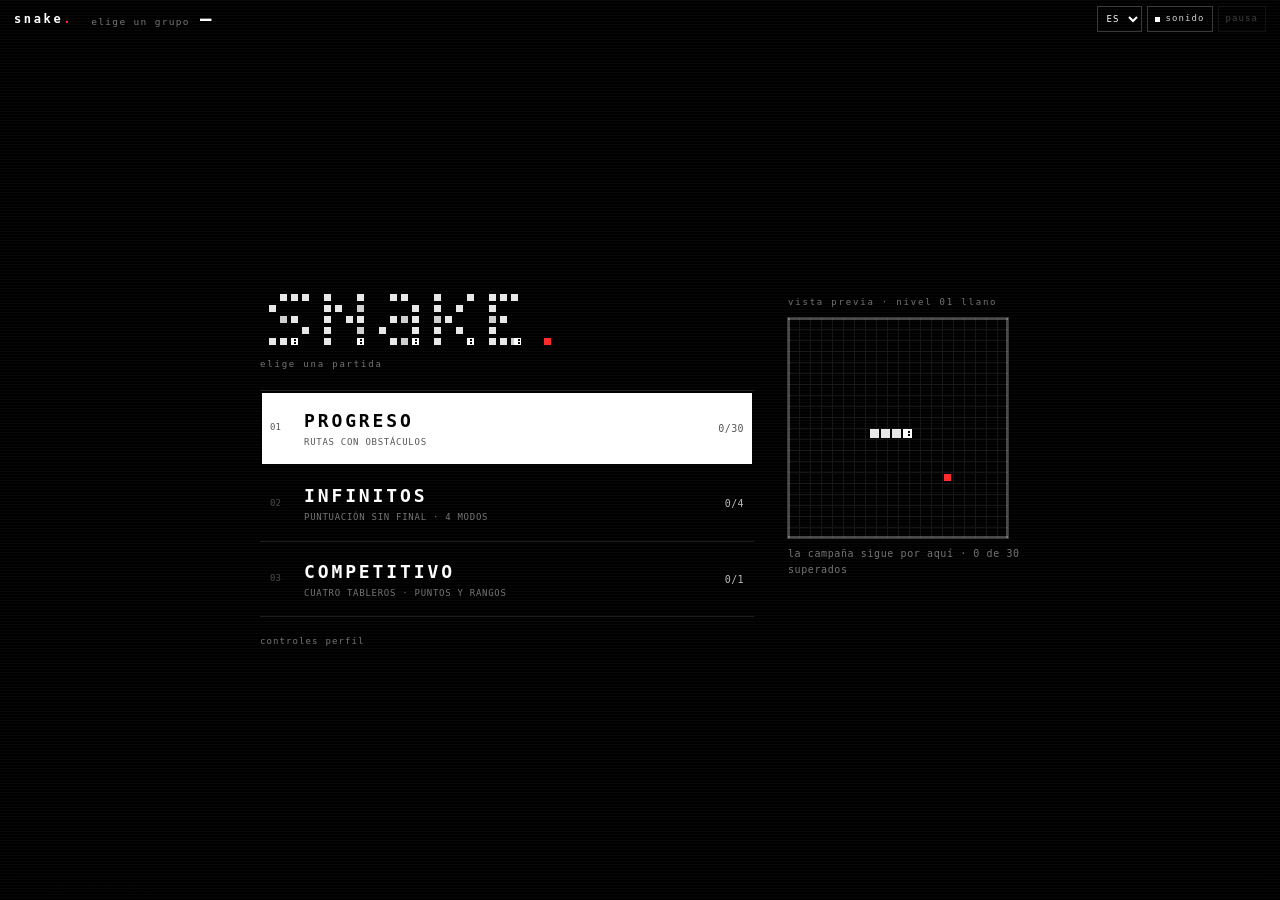
==== commit dc83cf07: "arte y rangos: mapas por peldaño, bonus mínimo y lenguaje limpio El competitivo sube con el rango: c" ====
--- a/index.html
+++ b/index.html
@@ -6,8 +6,8 @@
 <meta http-equiv="Cache-Control" content="no-store">
 <meta name="theme-color" content="#000000">
 <link rel="canonical" href="https://snake.jaime-gaming.com/">
-<meta id="meta-description" name="description" content="Snake v2.0 en snake.jaime-gaming.com: campaña de 30 niveles con modificadores, competitivo de cuatro tableros con rangos, contrarreloj y perfil.">
-<title>Snake — v2.0</title>
+<meta id="meta-description" name="description" content="Snake: serpientes de bloques en blanco y negro. Campaña, infinitos, contrarreloj y un competitivo de cuatro tableros con rangos.">
+<title>Snake</title>
 <script>
   (function () {
     var route = new URLSearchParams(location.search).get('route');
@@ -30,12 +30,12 @@
   })();
 </script>
 <link rel="icon" href="data:image/svg+xml,%3Csvg xmlns='http://www.w3.org/2000/svg' viewBox='0 0 16 16'%3E%3Crect width='16' height='16' fill='%23000'/%3E%3Crect x='2' y='7' width='4' height='4' fill='%23fff'/%3E%3Crect x='6' y='7' width='4' height='4' fill='%23fff'/%3E%3Crect x='10' y='7' width='2' height='4' fill='%23fff'/%3E%3Crect x='13' y='2' width='3' height='3' fill='%23ff2b2b'/%3E%3C/svg%3E">
-<link rel="stylesheet" href="styles.css?v=25">
+<link rel="stylesheet" href="styles.css?v=26">
 </head>
 <body data-screen="home">
   <div id="app">
     <header id="topbar">
-      <span class="brand">snake<span class="dot">.</span><span class="version">v2.0</span></span>
+      <span class="brand">snake<span class="dot">.</span></span>
       <div class="stats">
         <span id="hud-meta" class="meta" data-i18n="loading">cargando…</span>
         <span id="hud-score" class="score">—</span>
@@ -68,7 +68,7 @@
       <div id="cuenta" hidden aria-hidden="true"><b>3</b></div>
       <div id="aviso" hidden aria-hidden="true"><b></b><span></span></div>
       <div id="reloj" hidden aria-hidden="true"><b>30</b><span>s</span><em id="reloj-fase"></em></div>
-      <div id="prompt" data-i18n="startPrompt">pulsa una dirección</div>
+      <div id="senal" data-i18n="startSignal">pulsa una dirección</div>
       <div id="overlay"></div>
     </main>
 
@@ -94,7 +94,7 @@
   </div>
 
   <noscript>
-    <div id="sin-js" data-i18n="noScript">este juego necesita javascript activado.</div>
+    <div id="sin-js" data-i18n="noScript">este juego necesita su motor en marcha.</div>
   </noscript>
 
   <script>
@@ -119,16 +119,15 @@
       window.addEventListener('error', function (evento) {
         var objetivo = evento.target || {};
         if (objetivo.tagName === 'SCRIPT' || objetivo.tagName === 'LINK') {
-          fallo('no se pudo cargar ' + (objetivo.src || objetivo.href));
+          fallo('no se pudo colocar una pieza del tablero.');
           return;
         }
-        var archivo = (evento.filename || '').split('/').pop();
-        fallo((evento.message || 'error de javascript') + (archivo ? ' · ' + archivo + ':' + (evento.lineno || '?') : ''));
+        fallo(evento.message || 'el tablero ha perdido el trazo.');
       }, true);
 
       window.addEventListener('unhandledrejection', function (evento) {
         var motivo = evento.reason;
-        fallo('promesa rechazada: ' + ((motivo && motivo.message) || motivo));
+        fallo('el tablero ha hecho un movimiento imposible.');
       });
 
       document.getElementById('fatal-reload').addEventListener('click', function () {
@@ -137,12 +136,12 @@
 
       setTimeout(function () {
         if (!document.documentElement.dataset.booted) {
-          fallo('el juego no ha arrancado en 4 s. si acabas de actualizar, recarga limpio: puede haber una versión vieja en caché.');
+          fallo('el tablero no ha despertado en 4 s. vuelve a abrirlo.');
         }
       }, 4000);
     })();
   </script>
 
-  <script src="snake.js?v=25"></script>
+  <script src="snake.js?v=26"></script>
 </body>
 </html>
--- a/styles.css
+++ b/styles.css
@@ -106,16 +106,6 @@
   color: var(--accent);
 }
 
-.version {
-  margin-left: 8px;
-  padding-left: 7px;
-  border-left: 1px solid var(--line2);
-  color: var(--muted);
-  font-size: 8px;
-  font-weight: 400;
-  letter-spacing: 0.12em;
-  vertical-align: middle;
-}
 
 .language-control {
   display: inline-flex;
@@ -275,7 +265,7 @@
   touch-action: none;
 }
 
-#prompt {
+#senal {
   position: absolute;
   left: 50%;
   bottom: 6%;
@@ -292,7 +282,7 @@
   transition: opacity 0.16s ease;
 }
 
-#prompt.visible {
+#senal.visible {
   opacity: 1;
 }
 
@@ -392,6 +382,14 @@
   margin-left: 6px;
   font-size: 8px;
   font-weight: 400;
+  letter-spacing: 0.16em;
+  text-transform: uppercase;
+  color: var(--muted);
+}
+
+.comp-escala {
+  margin: 0;
+  font-size: 7px;
   letter-spacing: 0.16em;
   text-transform: uppercase;
   color: var(--muted);
@@ -447,7 +445,7 @@
   display: flex;
   flex-direction: column;
   align-items: center;
-  gap: 5px;
+  gap: 3px;
   min-width: 0;
   padding: 5px 2px;
   border: 1px solid transparent;
@@ -470,6 +468,17 @@
   color: var(--muted);
   white-space: nowrap;
   text-overflow: ellipsis;
+}
+
+.escalon small {
+  font-size: 6px;
+  line-height: 1;
+  font-variant-numeric: tabular-nums;
+  color: var(--muted);
+}
+
+.escalon.aqui small {
+  color: var(--fg);
 }
 
 .escalon.hecho {
@@ -1900,11 +1909,6 @@
     letter-spacing: 0.2em;
   }
 
-  .version {
-    margin-left: 5px;
-    padding-left: 5px;
-    font-size: 7px;
-  }
 
   #lang-switch {
     min-width: 35px;
@@ -1973,7 +1977,7 @@
 }
 
 
-/* v2.0 · reloj de contrarreloj cuando apura el tiempo */
+/* reloj de contrarreloj cuando apura el tiempo */
 .meta.urgente {
   color: #ff2b2b;
   font-weight: 700;
@@ -1995,7 +1999,7 @@
   }
 }
 
-/* v2.0 · filas de solo lectura del perfil */
+/* filas de solo lectura del perfil */
 .row.stat {
   cursor: default;
   pointer-events: none;
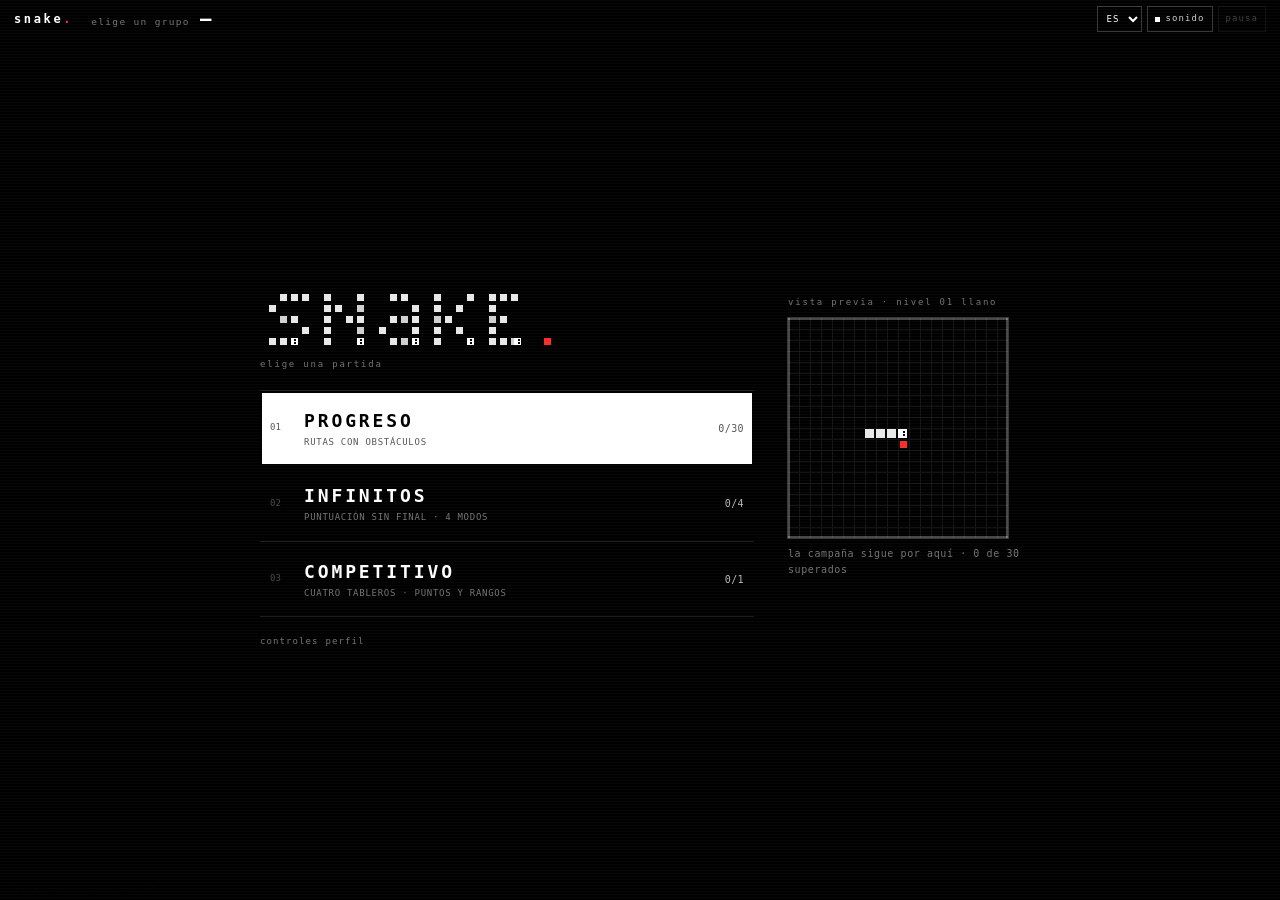
==== commit 880e5139: "competitivo: acto y ventaja en la barra, sin popups Fuera el cartel flotante que tapaba los tableros" ====
--- a/index.html
+++ b/index.html
@@ -66,13 +66,12 @@
         <figure class="tablero"><canvas></canvas><figcaption><span class="tablero-puesto"></span><span class="tablero-nombre">mamba</span><span class="tablero-datos">0</span><span class="tablero-estado"></span></figcaption></figure>
       </div>
       <div id="cuenta" hidden aria-hidden="true"><b>3</b></div>
-      <div id="aviso" hidden aria-hidden="true"><b></b><span></span></div>
       <div id="reloj" hidden aria-hidden="true"><b>30</b><span>s</span><em id="reloj-fase"></em></div>
       <div id="senal" data-i18n="startSignal">pulsa una dirección</div>
       <div id="overlay"></div>
     </main>
 
-    <p id="aviso-foco" data-i18n="focusHint" hidden>haz clic en el tablero para que responda el teclado</p>
+    <p id="aviso-foco" data-i18n="focusHint" hidden>toca el tablero para despertar el teclado</p>
 
     <footer id="footer">
       <div id="combo" aria-hidden="true"><div id="chain-bar"></div></div>
--- a/styles.css
+++ b/styles.css
@@ -157,6 +157,15 @@
   white-space: nowrap;
   overflow: hidden;
   text-overflow: ellipsis;
+}
+
+.meta[data-fase="presion"] {
+  color: var(--fg);
+}
+
+.meta[data-fase="sprint"],
+.meta[data-fase="final"] {
+  color: var(--accent);
 }
 
 .score {
@@ -925,86 +934,6 @@
   text-shadow: 0 0 24px rgba(255, 255, 255, 0.35);
 }
 
-#aviso {
-  position: absolute;
-  top: clamp(64px, 17%, 150px);
-  left: 50%;
-  z-index: 30;
-  display: flex;
-  flex-direction: column;
-  align-items: center;
-  gap: 3px;
-  padding: 9px 16px 10px;
-  border: 1px solid var(--line2);
-  background: rgba(0, 0, 0, 0.86);
-  text-align: center;
-  pointer-events: none;
-  transform: translateX(-50%);
-  opacity: 0;
-}
-
-#aviso[hidden] {
-  display: none;
-}
-
-#aviso.visible {
-  animation: aviso-golpe 1.5s cubic-bezier(0.2, 0.8, 0.2, 1) both;
-}
-
-#aviso b {
-  font-size: clamp(24px, 5.2vmin, 50px);
-  font-weight: 600;
-  line-height: 0.95;
-  letter-spacing: -0.03em;
-  text-transform: uppercase;
-}
-
-#aviso span {
-  font-size: 8px;
-  letter-spacing: 0.2em;
-  text-transform: uppercase;
-  color: var(--muted);
-}
-
-#aviso[data-tono="sprint"],
-#aviso[data-tono="final"],
-#aviso[data-tono="remontada"] {
-  border-color: var(--accent);
-}
-
-#aviso[data-tono="sprint"] b,
-#aviso[data-tono="final"] b,
-#aviso[data-tono="remontada"] b {
-  color: var(--accent);
-}
-
-#aviso[data-tono="lider"] {
-  border-color: var(--fg);
-  background: var(--fg);
-  color: #000;
-}
-
-#aviso[data-tono="lider"] span {
-  color: #333;
-}
-
-@keyframes aviso-golpe {
-  0% {
-    opacity: 0;
-    transform: translate(-50%, -10px) scale(0.96);
-  }
-  12% {
-    opacity: 1;
-    transform: translate(-50%, 0) scale(1);
-  }
-  72% {
-    opacity: 1;
-  }
-  100% {
-    opacity: 0;
-  }
-}
-
 /* contrarreloj: el tiempo en grande encima del tablero, sin tapar el juego */
 #stage.con-reloj {
   /* el hueco del reloj lo pone main.js según su altura real */
@@ -1081,10 +1010,6 @@
     animation: none;
   }
 
-  #aviso.visible {
-    animation: none;
-    opacity: 1;
-  }
 }
 
 /* capa de menús */
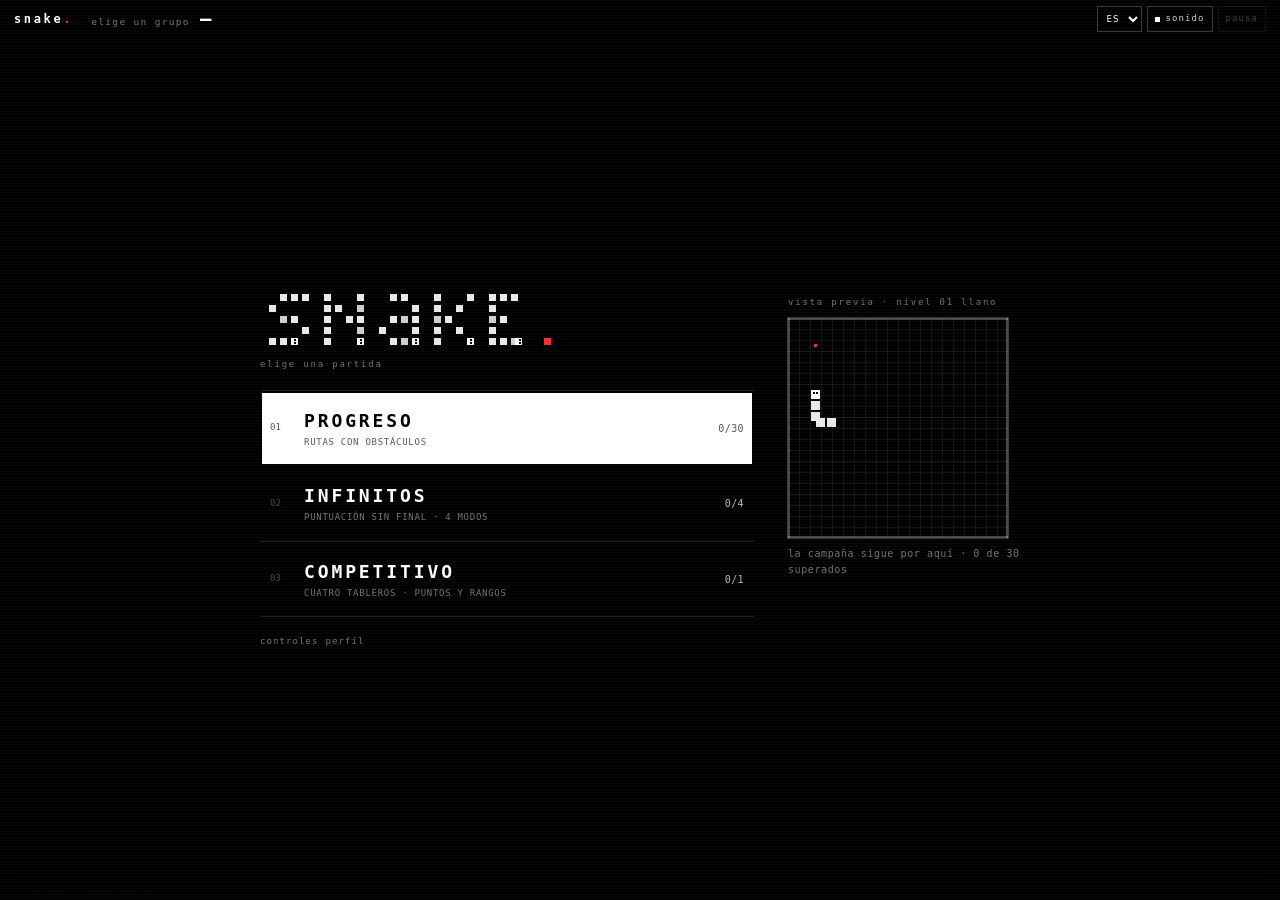
==== commit 1d3af486: "Ronda 10: luz en la arena, barra visible y tintes de los potenciadores Co-authored-by: arena-agent <" ====
--- a/index.html
+++ b/index.html
@@ -30,14 +30,14 @@
   })();
 </script>
 <link rel="icon" href="data:image/svg+xml,%3Csvg xmlns='http://www.w3.org/2000/svg' viewBox='0 0 16 16'%3E%3Crect width='16' height='16' fill='%23000'/%3E%3Crect x='2' y='7' width='4' height='4' fill='%23fff'/%3E%3Crect x='6' y='7' width='4' height='4' fill='%23fff'/%3E%3Crect x='10' y='7' width='2' height='4' fill='%23fff'/%3E%3Crect x='13' y='2' width='3' height='3' fill='%23ff2b2b'/%3E%3C/svg%3E">
-<link rel="stylesheet" href="styles.css?v=26">
+<link rel="stylesheet" href="styles.css?v=27">
 </head>
 <body data-screen="home">
   <div id="app">
     <header id="topbar">
       <span class="brand">snake<span class="dot">.</span></span>
       <div class="stats">
-        <span id="hud-meta" class="meta" data-i18n="loading">cargando…</span>
+        <span id="hud-meta" class="meta">cargando…</span>
         <span id="hud-score" class="score">—</span>
         <span id="hud-mult" class="mult"></span>
         <span id="hud-best" class="best"></span>
@@ -141,6 +141,6 @@
     })();
   </script>
 
-  <script src="snake.js?v=26"></script>
+  <script src="snake.js?v=27"></script>
 </body>
 </html>
--- a/styles.css
+++ b/styles.css
@@ -215,6 +215,47 @@
   min-width: 0;
 }
 
+/* En competitivo el acto y la ventaja se leen como dos recuadros de la barra. */
+#topbar.competitivo .stats {
+  align-items: center;
+  gap: 7px;
+}
+
+#topbar.competitivo .meta,
+#topbar.competitivo .best {
+  flex: 0 1 auto;
+  padding: 2px 7px;
+  border: 1px solid var(--line2);
+  background: #080808;
+  font-size: 9px;
+  letter-spacing: 0.1em;
+  color: var(--fg);
+  line-height: 1.35;
+}
+
+#topbar.competitivo .best {
+  margin-left: auto;
+  padding-left: 6px;
+}
+
+#topbar.competitivo .meta:empty,
+#topbar.competitivo .best:empty {
+  display: none;
+}
+
+#topbar.competitivo .meta[data-fase="sprint"],
+#topbar.competitivo .meta[data-fase="final"] {
+  border-color: var(--accent);
+  color: var(--accent);
+}
+
+#topbar.competitivo .meta.golpe,
+#topbar.competitivo .best.golpe {
+  background: var(--fg);
+  color: #000;
+  border-color: var(--fg);
+}
+
 .tools {
   display: flex;
   gap: 5px;
@@ -265,6 +306,44 @@
   min-width: 0;
   min-height: 0;
   overflow: hidden;
+}
+
+/* la luz de la arena cambia con el acto: un halo tenue que no tapa los tableros */
+#stage::after {
+  content: '';
+  position: absolute;
+  inset: 0;
+  z-index: 8;
+  pointer-events: none;
+  opacity: 0;
+  transition: opacity 0.4s ease;
+  background: radial-gradient(ellipse at center, transparent 44%, rgba(255, 255, 255, 0.055) 100%);
+}
+
+#stage[data-fase="apertura"]::after {
+  opacity: 0.45;
+}
+
+#stage[data-fase="presion"]::after {
+  opacity: 0.8;
+  background: radial-gradient(ellipse at center, transparent 40%, rgba(255, 255, 255, 0.09) 100%);
+}
+
+#stage[data-fase="sprint"]::after {
+  opacity: 1;
+  background: radial-gradient(ellipse at center, transparent 36%, rgba(255, 43, 43, 0.12) 100%);
+}
+
+#stage[data-fase="final"]::after {
+  opacity: 1;
+  background: radial-gradient(ellipse at center, transparent 30%, rgba(255, 43, 43, 0.2) 100%);
+  animation: final-late 1.6s steps(2, end) infinite;
+}
+
+@keyframes final-late {
+  50% {
+    opacity: 0.55;
+  }
 }
 
 /* el marco lo dibuja el motor a bloques: aquí no hay borde fijo */
@@ -415,15 +494,17 @@
 /* barra de progreso del rango: bloques, sin adornos */
 .comp-barra {
   position: relative;
-  height: 7px;
+  height: 8px;
   width: 100%;
-  background: #161616;
+  background: #101010;
+  border: 1px solid var(--line2);
   display: flex;
 }
 
 .comp-barra i {
   display: block;
   height: 100%;
+  min-width: 2px;
   background: var(--fg);
   transition: width 0.3s ease;
 }
@@ -516,6 +597,10 @@
   background: var(--accent);
 }
 
+.rango-icono[data-rango="5"] {
+  border: 1px solid var(--accent);
+}
+
 /* tres datos cortos, en fila */
 .comp-mini {
   display: flex;
@@ -634,8 +719,9 @@
 
 .rango-icono {
   display: grid;
-  grid-template-columns: repeat(3, 1fr);
-  gap: 3px;
+  grid-template-columns: repeat(5, 1fr);
+  grid-template-rows: repeat(5, 1fr);
+  gap: 2px;
   width: 64px;
   height: 64px;
   flex: none;
@@ -643,6 +729,8 @@
 
 .rango-icono i {
   display: block;
+  min-width: 0;
+  min-height: 0;
   background: #191919;
 }
 
@@ -785,6 +873,64 @@
   }
 }
 
+/* subida de rango: un solo momento, con el icono nuevo a bloques */
+.subida-rango {
+  align-self: stretch;
+  display: flex;
+  align-items: center;
+  gap: 10px;
+  padding: 8px 10px;
+  border: 1px solid var(--fg);
+  background: #080808;
+  color: var(--fg);
+  font-size: 9px;
+  letter-spacing: 0.14em;
+  text-transform: uppercase;
+  animation: subida-rango 1.1s cubic-bezier(0.2, 0.8, 0.2, 1) both;
+}
+
+.subida-rango .rango-icono {
+  width: 34px;
+  height: 34px;
+  gap: 1px;
+  flex: none;
+}
+
+.subida-rango .rango-icono i.lleno {
+  animation: subida-bloque 0.55s ease-out both;
+}
+
+.subida-rango > span:last-child {
+  min-width: 0;
+  overflow: hidden;
+  text-overflow: ellipsis;
+}
+
+@keyframes subida-rango {
+  0% {
+    opacity: 0;
+    transform: translateY(12px) scale(0.94);
+  }
+  55% {
+    opacity: 1;
+    transform: translateY(-2px) scale(1.02);
+  }
+  100% {
+    transform: none;
+  }
+}
+
+@keyframes subida-bloque {
+  0% {
+    opacity: 0.15;
+    transform: scale(0.25);
+  }
+  100% {
+    opacity: 1;
+    transform: none;
+  }
+}
+
 /* nivel superado: el aviso, en grande */
 .fin-cabeza .cifra.superado {
   font-size: clamp(26px, 6.4vmin, 54px);
@@ -798,6 +944,7 @@
 /* competitivo: cuatro tableros separados, cada uno con su serpiente */
 #arena {
   /* tu tablero ocupa la columna ancha y las tres filas; los rivales van en fila */
+  background: radial-gradient(ellipse at 50% 45%, rgba(255, 255, 255, 0.035), transparent 62%);
   display: grid;
   grid-template-columns: minmax(0, 1.7fr) minmax(0, 1fr);
   grid-template-rows: repeat(3, minmax(0, 1fr));
@@ -864,6 +1011,13 @@
 .tablero.lider canvas {
   border-color: var(--fg);
   box-shadow: 0 0 0 1px rgba(255, 255, 255, 0.35), 0 0 18px rgba(255, 255, 255, 0.12);
+  animation: lider-latido 1.9s ease-in-out infinite;
+}
+
+@keyframes lider-latido {
+  50% {
+    box-shadow: 0 0 0 1px rgba(255, 255, 255, 0.6), 0 0 28px rgba(255, 255, 255, 0.2);
+  }
 }
 
 .tablero.lider .tablero-puesto {
@@ -872,6 +1026,11 @@
 
 .tablero.mio canvas {
   border-color: var(--fg);
+  box-shadow: 0 0 0 1px rgba(255, 255, 255, 0.18), 0 0 20px rgba(255, 255, 255, 0.07);
+}
+
+.tablero.lider.mio canvas {
+  box-shadow: 0 0 0 1px rgba(255, 255, 255, 0.6), 0 0 32px rgba(255, 255, 255, 0.24);
 }
 
 .tablero.mio figcaption {
@@ -881,6 +1040,22 @@
 .tablero.caido,
 .tablero.revive canvas {
   opacity: 0.4;
+}
+
+/* un choque enciende el marco del tablero un instante */
+.tablero.golpe canvas {
+  border-color: var(--accent);
+  animation: tablero-golpe 0.3s steps(2, end);
+}
+
+.tablero.golpe figcaption {
+  color: var(--accent);
+}
+
+@keyframes tablero-golpe {
+  50% {
+    box-shadow: 0 0 0 2px var(--accent), 0 0 34px rgba(255, 43, 43, 0.4);
+  }
 }
 
 .tablero.revive figcaption {
@@ -1919,7 +2094,12 @@
     opacity: 1;
   }
 
-  .tablero.protegido canvas {
+  .tablero.protegido canvas,
+  .tablero.lider canvas,
+  .tablero.golpe canvas,
+  #stage[data-fase="final"]::after,
+  .subida-rango,
+  .subida-rango .rango-icono i.lleno {
     animation: none;
   }
 }
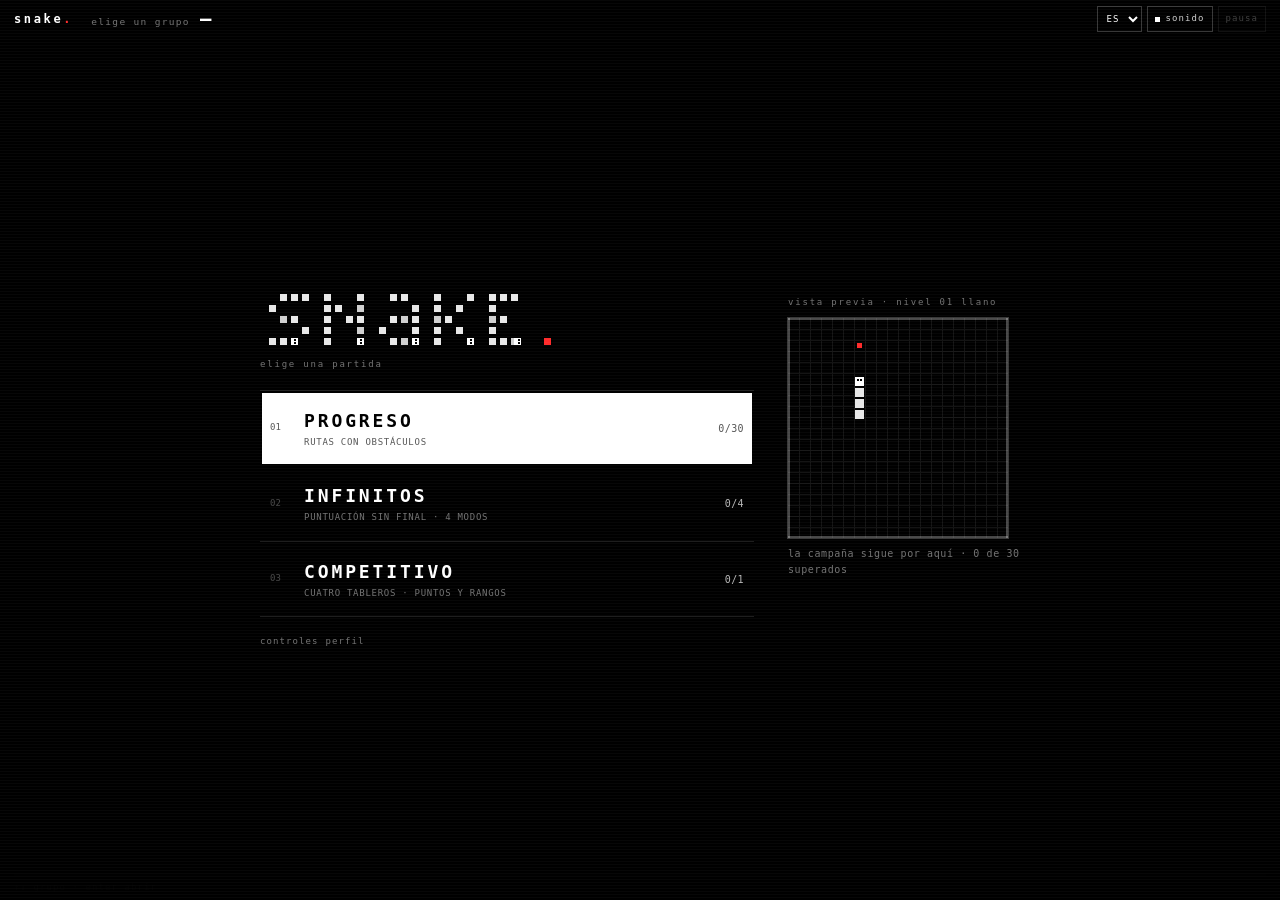
==== commit 7d851217: "Ronda 11: banda de ventaja, luz encadenada y grada por rango Co-authored-by: arena-agent <297053741+" ====
--- a/index.html
+++ b/index.html
@@ -30,7 +30,7 @@
   })();
 </script>
 <link rel="icon" href="data:image/svg+xml,%3Csvg xmlns='http://www.w3.org/2000/svg' viewBox='0 0 16 16'%3E%3Crect width='16' height='16' fill='%23000'/%3E%3Crect x='2' y='7' width='4' height='4' fill='%23fff'/%3E%3Crect x='6' y='7' width='4' height='4' fill='%23fff'/%3E%3Crect x='10' y='7' width='2' height='4' fill='%23fff'/%3E%3Crect x='13' y='2' width='3' height='3' fill='%23ff2b2b'/%3E%3C/svg%3E">
-<link rel="stylesheet" href="styles.css?v=27">
+<link rel="stylesheet" href="styles.css?v=28">
 </head>
 <body data-screen="home">
   <div id="app">
@@ -55,12 +55,17 @@
         </button>
         <button id="btn-pause" class="tool" type="button" disabled data-i18n-title="pauseTitle" title="pausa (P)" data-i18n="pause">pausa</button>
       </div>
+      <div id="comp-ventaja" hidden aria-live="polite">
+        <b id="comp-ventaja-texto"></b>
+        <span id="comp-ventaja-detalle"></span>
+        <span id="comp-publico" role="img" aria-label=""></span>
+      </div>
     </header>
 
     <main id="stage">
       <canvas id="board" data-i18n-aria="board" aria-label="tablero"></canvas>
       <div id="arena" hidden>
-        <figure class="tablero"><canvas></canvas><figcaption><span class="tablero-puesto"></span><span class="tablero-nombre">tú</span><span class="tablero-datos">0</span><span class="tablero-estado"></span><span class="tablero-gap"></span></figcaption></figure>
+        <figure class="tablero"><canvas></canvas><figcaption><span class="tablero-puesto"></span><span class="tablero-nombre">tú</span><span class="tablero-datos">0</span><span class="tablero-estado"></span></figcaption></figure>
         <figure class="tablero"><canvas></canvas><figcaption><span class="tablero-puesto"></span><span class="tablero-nombre">kobra</span><span class="tablero-datos">0</span><span class="tablero-estado"></span></figcaption></figure>
         <figure class="tablero"><canvas></canvas><figcaption><span class="tablero-puesto"></span><span class="tablero-nombre">víbora</span><span class="tablero-datos">0</span><span class="tablero-estado"></span></figcaption></figure>
         <figure class="tablero"><canvas></canvas><figcaption><span class="tablero-puesto"></span><span class="tablero-nombre">mamba</span><span class="tablero-datos">0</span><span class="tablero-estado"></span></figcaption></figure>
@@ -141,6 +146,6 @@
     })();
   </script>
 
-  <script src="snake.js?v=27"></script>
+  <script src="snake.js?v=28"></script>
 </body>
 </html>
--- a/styles.css
+++ b/styles.css
@@ -215,10 +215,122 @@
   min-width: 0;
 }
 
-/* En competitivo el acto y la ventaja se leen como dos recuadros de la barra. */
+/* En competitivo el acto vive en la barra; la ventaja, en la banda grande. */
+#topbar.competitivo {
+  flex-wrap: wrap;
+  align-items: center;
+  row-gap: 3px;
+}
+
 #topbar.competitivo .stats {
   align-items: center;
   gap: 7px;
+}
+
+/* la ventaja sale de la letra pequeña y pasa a una banda grande bajo la barra */
+#comp-ventaja {
+  display: none;
+  flex: 0 0 100%;
+  min-width: 0;
+  align-items: baseline;
+  gap: 10px;
+  padding: 3px 0 0;
+  border-top: 1px solid var(--line);
+}
+
+#topbar.competitivo #comp-ventaja {
+  display: flex;
+  animation: banda-entra 0.36s ease-out both;
+}
+
+@keyframes banda-entra {
+  from {
+    opacity: 0;
+    transform: translateY(-4px);
+  }
+  to {
+    opacity: 1;
+    transform: none;
+  }
+}
+
+#comp-ventaja-texto {
+  flex: 0 1 auto;
+  min-width: 0;
+  overflow: hidden;
+  font-size: clamp(18px, 2.7vw, 28px);
+  font-weight: 600;
+  line-height: 1;
+  letter-spacing: 0.06em;
+  text-transform: uppercase;
+  white-space: nowrap;
+  text-overflow: ellipsis;
+  color: var(--fg);
+  transition: color 0.3s ease, text-shadow 0.3s ease;
+}
+
+#comp-ventaja[data-estado="persigue"] #comp-ventaja-texto {
+  color: #d8d8d8;
+}
+
+#comp-ventaja-detalle {
+  margin-left: auto;
+  min-width: 0;
+  overflow: hidden;
+  font-size: 9px;
+  letter-spacing: 0.14em;
+  text-transform: uppercase;
+  white-space: nowrap;
+  text-overflow: ellipsis;
+  color: var(--muted);
+  transition: color 0.3s ease;
+}
+
+#comp-publico {
+  display: flex;
+  flex: none;
+  align-self: center;
+  align-items: flex-end;
+  gap: 2px;
+  max-width: 38%;
+  overflow: hidden;
+  opacity: 0.8;
+}
+
+#comp-publico i {
+  display: block;
+  flex: none;
+  width: 4px;
+  height: 7px;
+  background: var(--muted);
+  animation: publico-late 1.7s ease-in-out infinite alternate;
+  animation-delay: var(--d);
+}
+
+#comp-publico i:nth-child(3n) {
+  height: 9px;
+  background: var(--fg);
+  opacity: 0.7;
+}
+
+#comp-publico i:nth-child(4n) {
+  height: 5px;
+  opacity: 0.55;
+}
+
+#comp-ventaja[data-rango="5"] {
+  border-top-color: var(--accent);
+}
+
+#comp-ventaja[data-rango="5"] #comp-ventaja-texto {
+  text-shadow: 0 0 18px rgba(255, 255, 255, 0.22);
+}
+
+@keyframes publico-late {
+  50% {
+    transform: scaleY(0.72);
+    opacity: 0.45;
+  }
 }
 
 #topbar.competitivo .meta,
@@ -231,6 +343,7 @@
   letter-spacing: 0.1em;
   color: var(--fg);
   line-height: 1.35;
+  transition: color 0.3s ease, border-color 0.3s ease, background 0.3s ease;
 }
 
 #topbar.competitivo .best {
@@ -308,7 +421,8 @@
   overflow: hidden;
 }
 
-/* la luz de la arena cambia con el acto: un halo tenue que no tapa los tableros */
+/* la luz de la arena se cruza por capas: el blanco se apaga mientras entra el rojo */
+#stage::before,
 #stage::after {
   content: '';
   position: absolute;
@@ -316,28 +430,44 @@
   z-index: 8;
   pointer-events: none;
   opacity: 0;
-  transition: opacity 0.4s ease;
-  background: radial-gradient(ellipse at center, transparent 44%, rgba(255, 255, 255, 0.055) 100%);
-}
-
-#stage[data-fase="apertura"]::after {
-  opacity: 0.45;
-}
-
-#stage[data-fase="presion"]::after {
-  opacity: 0.8;
-  background: radial-gradient(ellipse at center, transparent 40%, rgba(255, 255, 255, 0.09) 100%);
+  transition: opacity 0.65s ease;
+}
+
+#stage::before {
+  background: radial-gradient(ellipse at center, transparent 40%, rgba(255, 255, 255, 0.08) 100%);
+}
+
+#stage::after {
+  background: radial-gradient(ellipse at center, transparent 34%, rgba(255, 43, 43, 0.16) 100%);
+}
+
+#stage[data-fase="apertura"]::before {
+  opacity: 0.4;
+}
+
+#stage[data-fase="presion"]::before {
+  opacity: 0.85;
 }
 
 #stage[data-fase="sprint"]::after {
-  opacity: 1;
-  background: radial-gradient(ellipse at center, transparent 36%, rgba(255, 43, 43, 0.12) 100%);
+  opacity: 0.82;
 }
 
 #stage[data-fase="final"]::after {
   opacity: 1;
-  background: radial-gradient(ellipse at center, transparent 30%, rgba(255, 43, 43, 0.2) 100%);
   animation: final-late 1.6s steps(2, end) infinite;
+}
+
+#stage[data-rango="4"]::before {
+  background: radial-gradient(ellipse at center, transparent 38%, rgba(255, 255, 255, 0.09) 100%);
+}
+
+#stage[data-rango="5"]::before {
+  background: radial-gradient(ellipse at center, transparent 34%, rgba(255, 255, 255, 0.11) 100%);
+}
+
+#stage[data-rango="5"]::after {
+  background: radial-gradient(ellipse at center, transparent 28%, rgba(255, 43, 43, 0.22) 100%);
 }
 
 @keyframes final-late {
@@ -698,6 +828,48 @@
   letter-spacing: 0.12em;
 }
 
+.comp-grada {
+  display: flex;
+  align-items: flex-end;
+  justify-content: space-between;
+  gap: 12px;
+  margin: 0;
+  font-size: 7px;
+  letter-spacing: 0.18em;
+  text-transform: uppercase;
+  color: var(--muted);
+}
+
+.comp-grada-bloques {
+  display: flex;
+  align-items: flex-end;
+  gap: 2px;
+  max-width: 58%;
+  overflow: hidden;
+  opacity: 0.8;
+}
+
+.comp-grada-bloques i {
+  display: block;
+  flex: none;
+  width: 4px;
+  height: 7px;
+  background: var(--muted);
+  animation: publico-late 1.7s ease-in-out infinite alternate;
+  animation-delay: var(--d);
+}
+
+.comp-grada-bloques i:nth-child(3n) {
+  height: 9px;
+  background: var(--fg);
+  opacity: 0.7;
+}
+
+.comp-grada-bloques i:nth-child(4n) {
+  height: 5px;
+  opacity: 0.55;
+}
+
 .comp-reglas {
   display: flex;
   justify-content: space-between;
@@ -873,61 +1045,233 @@
   }
 }
 
-/* subida de rango: un solo momento, con el icono nuevo a bloques */
+/* subida de rango: un solo momento, grande y a bloques */
 .subida-rango {
+  position: relative;
+  isolation: isolate;
+  overflow: hidden;
   align-self: stretch;
-  display: flex;
+  display: grid;
+  grid-template-columns: auto minmax(0, 1fr);
   align-items: center;
-  gap: 10px;
-  padding: 8px 10px;
+  gap: 12px;
+  min-height: 70px;
+  padding: 10px 12px;
   border: 1px solid var(--fg);
-  background: #080808;
+  background:
+    linear-gradient(90deg, rgba(255, 255, 255, 0.04), transparent 42%),
+    #080808;
   color: var(--fg);
+  animation: subida-rango 0.72s cubic-bezier(0.18, 0.9, 0.22, 1.1) both;
+}
+
+.subida-rango[data-rango="5"] {
+  border-color: var(--accent);
+}
+
+.subida-rango::after {
+  content: '';
+  position: absolute;
+  inset: 0;
+  z-index: 3;
+  pointer-events: none;
+  background: linear-gradient(100deg, transparent 34%, rgba(255, 255, 255, 0.2) 50%, transparent 66%);
+  transform: translateX(-130%);
+  animation: subida-barrido 0.9s 0.18s ease-out both;
+}
+
+.subida-halo {
+  position: absolute;
+  inset: -40% -10% -40% -10%;
+  z-index: -1;
+  pointer-events: none;
+  background: radial-gradient(circle at 18% 50%, rgba(255, 255, 255, 0.22), transparent 46%);
+  opacity: 0;
+  animation: subida-halo 1.15s 0.08s ease-out both;
+}
+
+.subida-rango[data-rango="5"] .subida-halo {
+  background: radial-gradient(circle at 18% 50%, rgba(255, 43, 43, 0.34), transparent 48%);
+}
+
+.subida-iconos {
+  position: relative;
+  z-index: 1;
+  display: flex;
+  align-items: center;
+  gap: 7px;
+}
+
+.subida-viejo .rango-icono {
+  width: 26px;
+  height: 26px;
+  gap: 1px;
+  opacity: 0;
+  animation: subida-viejo 0.55s 0.18s ease-out both;
+}
+
+.subida-flecha {
+  font-size: 14px;
+  font-weight: 400;
+  color: var(--muted);
+}
+
+.subida-nuevo {
+  display: inline-flex;
+}
+
+.subida-nuevo .rango-icono {
+  width: 52px;
+  height: 52px;
+  gap: 1px;
+  padding: 3px;
+  border: 1px solid var(--line2);
+  animation: subida-icono 0.8s 0.12s cubic-bezier(0.16, 1.3, 0.3, 1) both;
+}
+
+.subida-rango[data-rango="5"] .subida-nuevo .rango-icono {
+  border-color: var(--accent);
+}
+
+.subida-nuevo .rango-icono i.lleno {
+  animation: subida-bloque 0.5s 0.2s ease-out both;
+  animation-delay: var(--d);
+}
+
+.subida-texto {
+  position: relative;
+  z-index: 1;
+  display: flex;
+  flex-direction: column;
+  gap: 1px;
+  min-width: 0;
+}
+
+.subida-texto b {
+  font-size: 8px;
+  font-weight: 400;
+  letter-spacing: 0.18em;
+  text-transform: uppercase;
+  color: var(--muted);
+}
+
+.subida-texto strong {
+  overflow: hidden;
+  font-size: clamp(21px, 3.2vmin, 31px);
+  font-weight: 600;
+  line-height: 1;
+  letter-spacing: 0.01em;
+  text-transform: uppercase;
+  white-space: nowrap;
+  text-overflow: ellipsis;
+  animation: subida-nombre 0.62s 0.24s ease-out both;
+}
+
+.subida-rango[data-rango="5"] .subida-texto strong {
+  color: var(--accent);
+}
+
+.subida-texto em {
+  font-style: normal;
   font-size: 9px;
-  letter-spacing: 0.14em;
-  text-transform: uppercase;
-  animation: subida-rango 1.1s cubic-bezier(0.2, 0.8, 0.2, 1) both;
-}
-
-.subida-rango .rango-icono {
-  width: 34px;
-  height: 34px;
-  gap: 1px;
-  flex: none;
-}
-
-.subida-rango .rango-icono i.lleno {
-  animation: subida-bloque 0.55s ease-out both;
-}
-
-.subida-rango > span:last-child {
-  min-width: 0;
-  overflow: hidden;
-  text-overflow: ellipsis;
+  letter-spacing: 0.1em;
+  color: var(--muted);
+}
+
+.subida-chispas {
+  position: absolute;
+  inset: 0;
+  z-index: 2;
+  pointer-events: none;
+}
+
+.subida-chispas i {
+  position: absolute;
+  left: 74px;
+  top: 50%;
+  display: block;
+  width: 4px;
+  height: 4px;
+  background: var(--fg);
+  opacity: 0;
+  animation: subida-chispa 0.8s 0.16s ease-out both;
+  animation-delay: var(--d);
+}
+
+.subida-rango[data-rango="5"] .subida-chispas i {
+  background: var(--accent);
 }
 
 @keyframes subida-rango {
   0% {
     opacity: 0;
-    transform: translateY(12px) scale(0.94);
+    transform: translateY(14px) scale(0.94);
   }
   55% {
     opacity: 1;
-    transform: translateY(-2px) scale(1.02);
+    transform: translateY(-2px) scale(1.015);
   }
   100% {
     transform: none;
   }
 }
 
+@keyframes subida-halo {
+  0% { opacity: 0; transform: scale(0.8); }
+  45% { opacity: 1; }
+  100% { opacity: 0; transform: scale(1.08); }
+}
+
+@keyframes subida-barrido {
+  0% { transform: translateX(-130%); }
+  100% { transform: translateX(130%); }
+}
+
+@keyframes subida-icono {
+  0% {
+    opacity: 0;
+    transform: scale(0.35) rotate(-8deg);
+  }
+  65% {
+    opacity: 1;
+    transform: scale(1.08) rotate(1deg);
+  }
+  100% {
+    transform: none;
+  }
+}
+
+@keyframes subida-viejo {
+  0% { opacity: 0; transform: translateX(8px); }
+  60% { opacity: 0.55; }
+  100% { opacity: 0.32; transform: none; }
+}
+
 @keyframes subida-bloque {
   0% {
-    opacity: 0.15;
-    transform: scale(0.25);
+    opacity: 0.1;
+    transform: scale(0.2);
   }
   100% {
     opacity: 1;
     transform: none;
+  }
+}
+
+@keyframes subida-nombre {
+  0% { opacity: 0; transform: translateY(7px); }
+  100% { opacity: 1; transform: none; }
+}
+
+@keyframes subida-chispa {
+  0% {
+    opacity: 0;
+    transform: translate(0, 0) scale(1);
+  }
+  15% { opacity: 1; }
+  100% {
+    opacity: 0;
+    transform: translate(var(--x), var(--y)) scale(0.2);
   }
 }
 
@@ -974,6 +1318,7 @@
   display: block;
   background: #000;
   border: 1px solid var(--line);
+  transition: border-color 0.35s ease, box-shadow 0.35s ease, opacity 0.35s ease;
 }
 
 .tablero figcaption {
@@ -986,6 +1331,7 @@
   color: var(--muted);
   text-transform: uppercase;
   white-space: nowrap;
+  transition: color 0.35s ease;
 }
 
 .tablero-puesto {
@@ -996,16 +1342,6 @@
 .tablero-datos {
   color: var(--dim);
   font-variant-numeric: tabular-nums;
-}
-
-.tablero-gap {
-  color: var(--accent);
-  font-size: 7px;
-  letter-spacing: 0.1em;
-}
-
-.tablero-gap:empty {
-  display: none;
 }
 
 .tablero.lider canvas {
@@ -2029,6 +2365,42 @@
     max-width: 34vw;
   }
 
+  #comp-ventaja {
+    gap: 6px;
+  }
+
+  #comp-ventaja-texto {
+    max-width: 62vw;
+    font-size: clamp(16px, 5vw, 21px);
+  }
+
+  #comp-ventaja-detalle {
+    display: none;
+  }
+
+  #comp-publico {
+    max-width: 30%;
+  }
+
+  .subida-viejo,
+  .subida-flecha {
+    display: none;
+  }
+
+  .subida-rango {
+    min-height: 60px;
+    padding: 8px;
+  }
+
+  .subida-nuevo .rango-icono {
+    width: 44px;
+    height: 44px;
+  }
+
+  .subida-chispas i {
+    left: 22px;
+  }
+
   .label {
     max-width: 56vw;
   }
@@ -2094,13 +2466,30 @@
     opacity: 1;
   }
 
+  #topbar.competitivo #comp-ventaja,
   .tablero.protegido canvas,
   .tablero.lider canvas,
   .tablero.golpe canvas,
   #stage[data-fase="final"]::after,
   .subida-rango,
-  .subida-rango .rango-icono i.lleno {
+  .subida-rango::after,
+  .subida-halo,
+  .subida-viejo .rango-icono,
+  .subida-nuevo .rango-icono,
+  .subida-nuevo .rango-icono i.lleno,
+  .subida-texto strong,
+  .subida-chispas i,
+  #comp-publico i,
+  .comp-grada-bloques i {
     animation: none;
+  }
+
+  .subida-viejo .rango-icono {
+    opacity: 0.32;
+  }
+
+  .subida-chispas i {
+    display: none;
   }
 }
 
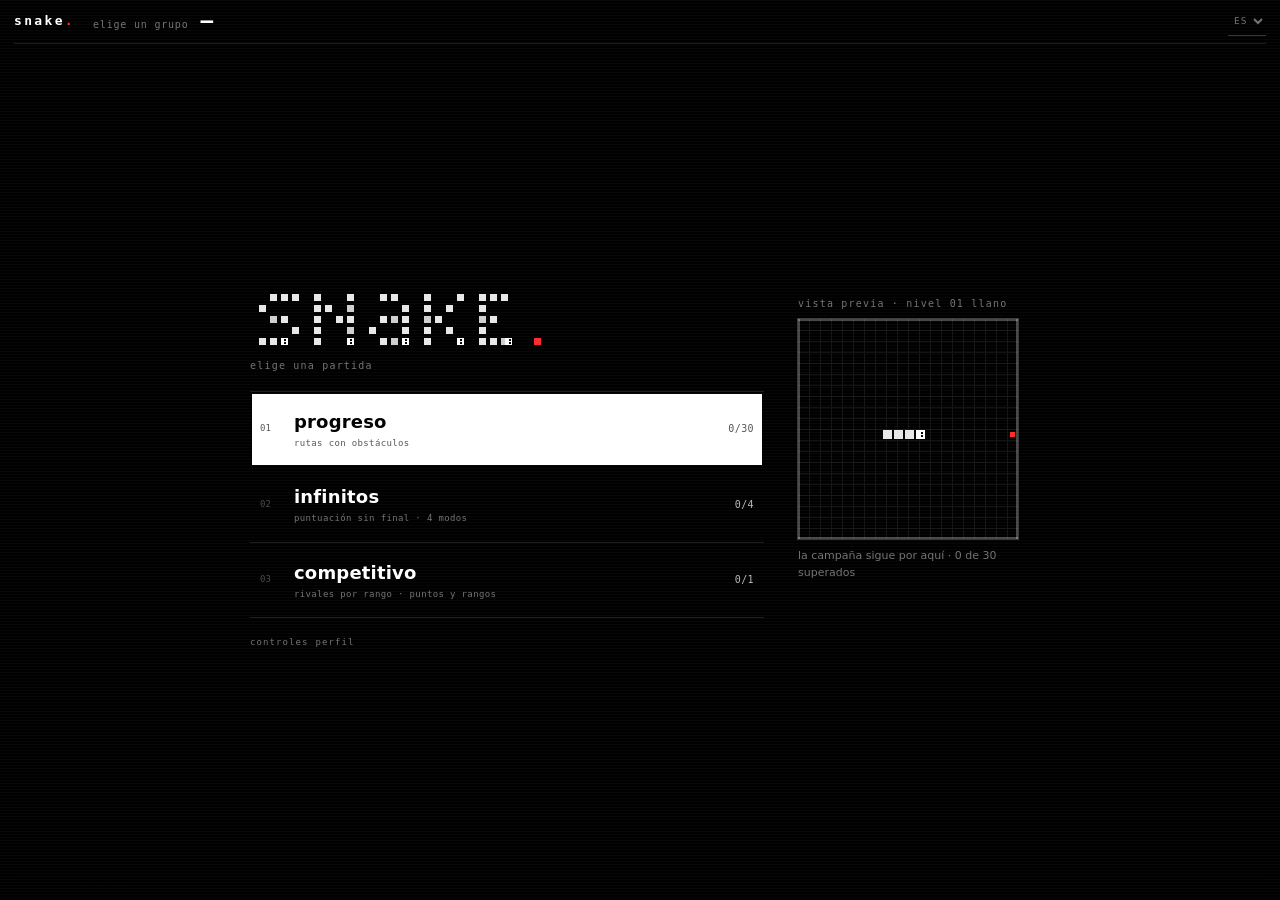
==== commit 0495d302: "Ronda 12: base raíz, más rivales, perfil y diseño Co-authored-by: arena-agent <297053741+arena-agent" ====
--- a/index.html
+++ b/index.html
@@ -6,8 +6,20 @@
 <meta http-equiv="Cache-Control" content="no-store">
 <meta name="theme-color" content="#000000">
 <link rel="canonical" href="https://snake.jaime-gaming.com/">
-<meta id="meta-description" name="description" content="Snake: serpientes de bloques en blanco y negro. Campaña, infinitos, contrarreloj y un competitivo de cuatro tableros con rangos.">
+<meta id="meta-description" name="description" content="Snake: serpientes de bloques en blanco y negro. Campaña, infinitos, contrarreloj y un competitivo con más rivales en cada rango.">
 <title>Snake</title>
+<script>
+  // las URLs antiguas del despliegue bajo /snake/ vuelven a la raíz; así los
+  // assets nunca se piden en /snake/styles.css (donde el fallback SPA podía
+  // devolver el HTML y dejar la página sin estilos).
+  (function () {
+    if (location.protocol === 'file:') return;
+    var ruta = location.pathname;
+    if (ruta !== '/snake' && ruta.indexOf('/snake/') !== 0) return;
+    var resto = ruta.replace(/^\/snake/, '') || '/';
+    location.replace(resto + location.search + location.hash);
+  })();
+</script>
 <script>
   (function () {
     var route = new URLSearchParams(location.search).get('route');
@@ -22,15 +34,12 @@
 </script>
 <script>
   (function () {
-    var base = './';
-    if (location.protocol !== 'file:') {
-      base = (location.pathname === '/snake' || location.pathname.indexOf('/snake/') === 0) ? '/snake/' : '/';
-    }
+    var base = location.protocol === 'file:' ? './' : '/';
     document.write('<base href="' + base + '">');
   })();
 </script>
 <link rel="icon" href="data:image/svg+xml,%3Csvg xmlns='http://www.w3.org/2000/svg' viewBox='0 0 16 16'%3E%3Crect width='16' height='16' fill='%23000'/%3E%3Crect x='2' y='7' width='4' height='4' fill='%23fff'/%3E%3Crect x='6' y='7' width='4' height='4' fill='%23fff'/%3E%3Crect x='10' y='7' width='2' height='4' fill='%23fff'/%3E%3Crect x='13' y='2' width='3' height='3' fill='%23ff2b2b'/%3E%3C/svg%3E">
-<link rel="stylesheet" href="styles.css?v=28">
+<link rel="stylesheet" href="styles.css?v=29">
 </head>
 <body data-screen="home">
   <div id="app">
@@ -50,10 +59,6 @@
             <option value="en">EN</option>
           </select>
         </label>
-        <button id="btn-mute" class="tool" type="button" aria-pressed="true" data-i18n-title="soundTitleOn" title="sonido activo (M)">
-          <i class="led" aria-hidden="true"></i><span data-i18n="sound">sonido</span>
-        </button>
-        <button id="btn-pause" class="tool" type="button" disabled data-i18n-title="pauseTitle" title="pausa (P)" data-i18n="pause">pausa</button>
       </div>
       <div id="comp-ventaja" hidden aria-live="polite">
         <b id="comp-ventaja-texto"></b>
@@ -146,6 +151,6 @@
     })();
   </script>
 
-  <script src="snake.js?v=28"></script>
+  <script src="snake.js?v=29"></script>
 </body>
 </html>
--- a/styles.css
+++ b/styles.css
@@ -9,6 +9,7 @@
   --line2: #383838;
   --accent: #ff2b2b;
   --mono: ui-monospace, "SFMono-Regular", "SF Mono", "Roboto Mono", Menlo, Consolas, monospace;
+  --sans: ui-sans-serif, system-ui, -apple-system, "Segoe UI", Roboto, "Helvetica Neue", Arial, sans-serif;
 }
 
 * {
@@ -28,13 +29,41 @@
   margin: 0;
   background: var(--bg);
   color: var(--fg);
-  font-family: var(--mono);
-  font-size: 13px;
+  font-family: var(--sans);
+  font-size: 14px;
   line-height: 1.5;
   overflow: hidden;
   overscroll-behavior: none;
   -webkit-font-smoothing: antialiased;
   -webkit-tap-highlight-color: transparent;
+}
+
+/* los datos y las etiquetas cortas siguen en mono; el texto respira en sans */
+.score,
+.meta,
+.best,
+.mult,
+.row-idx,
+.row-right,
+.tablero figcaption,
+.comp-top,
+.comp-rango,
+.comp-escala,
+.comp-dato span,
+.comp-reglas,
+.kicker,
+.grupo,
+.pie,
+.link,
+.tab,
+.escalon em,
+.escalon small,
+.sorteo-etiqueta,
+.comp-fases i,
+.tablero-estado,
+.comp-grada,
+.comp-rivales {
+  font-family: var(--mono);
 }
 
 /* trama de fósforo, se puede quitar desde el menú */
@@ -91,15 +120,23 @@
   z-index: 50;
   display: flex;
   align-items: center;
-  gap: clamp(8px, 1.6vw, 18px);
-  min-height: 26px;
+  gap: clamp(10px, 1.6vw, 18px);
+  min-height: 32px;
+  padding-bottom: 7px;
+  border-bottom: 1px solid var(--line);
+}
+
+#topbar.competitivo {
+  border-bottom: 0;
+  padding-bottom: 0;
 }
 
 .brand {
   flex: none;
-  font-size: 12px;
-  font-weight: 600;
-  letter-spacing: 0.22em;
+  font-family: var(--mono);
+  font-size: 13px;
+  font-weight: 700;
+  letter-spacing: 0.18em;
 }
 
 .brand .dot {
@@ -113,21 +150,24 @@
 }
 
 #lang-switch {
-  min-width: 39px;
-  min-height: 26px;
-  padding: 3px 5px;
-  border: 1px solid var(--line2);
+  min-width: 38px;
+  min-height: 30px;
+  padding: 4px 2px;
+  border: 0;
+  border-bottom: 1px solid var(--line2);
   border-radius: 0;
   background: #000;
-  color: var(--fg);
-  font: inherit;
-  font-size: 9px;
-  letter-spacing: 0.12em;
+  color: var(--muted);
+  font-family: var(--mono);
+  font-size: 9.5px;
+  letter-spacing: 0.1em;
   cursor: pointer;
+  transition: color 0.12s, border-color 0.12s;
 }
 
 #lang-switch:hover {
   border-color: var(--fg);
+  color: var(--fg);
 }
 
 .sr-only {
@@ -145,14 +185,14 @@
 .stats {
   display: flex;
   align-items: baseline;
-  gap: 10px;
+  gap: 12px;
   min-width: 0;
   flex: 1;
 }
 
 .meta {
-  font-size: 9.5px;
-  letter-spacing: 0.14em;
+  font-size: 10px;
+  letter-spacing: 0.08em;
   color: var(--muted);
   white-space: nowrap;
   overflow: hidden;
@@ -169,7 +209,7 @@
 }
 
 .score {
-  font-size: clamp(15px, 2.2vw, 19px);
+  font-size: clamp(17px, 2.3vw, 21px);
   font-weight: 600;
   line-height: 1;
   letter-spacing: -0.01em;
@@ -205,8 +245,8 @@
 .best {
   margin-left: auto;
   padding-left: 10px;
-  font-size: 9px;
-  letter-spacing: 0.12em;
+  font-size: 9.5px;
+  letter-spacing: 0.06em;
   color: var(--dim);
   white-space: nowrap;
   /* en competitivo aquí va «arena · modificador»: si no cabe, se recorta */
@@ -258,11 +298,10 @@
   flex: 0 1 auto;
   min-width: 0;
   overflow: hidden;
-  font-size: clamp(18px, 2.7vw, 28px);
-  font-weight: 600;
-  line-height: 1;
-  letter-spacing: 0.06em;
-  text-transform: uppercase;
+  font-size: clamp(20px, 2.8vw, 30px);
+  font-weight: 650;
+  line-height: 1.05;
+  letter-spacing: -0.02em;
   white-space: nowrap;
   text-overflow: ellipsis;
   color: var(--fg);
@@ -277,8 +316,9 @@
   margin-left: auto;
   min-width: 0;
   overflow: hidden;
+  font-family: var(--mono);
   font-size: 9px;
-  letter-spacing: 0.14em;
+  letter-spacing: 0.08em;
   text-transform: uppercase;
   white-space: nowrap;
   text-overflow: ellipsis;
@@ -371,44 +411,8 @@
 
 .tools {
   display: flex;
-  gap: 5px;
+  gap: 0;
   flex: none;
-}
-
-.tool {
-  display: inline-flex;
-  align-items: center;
-  gap: 6px;
-  padding: 4px 7px;
-  border: 1px solid var(--line2);
-  font-size: 9px;
-  letter-spacing: 0.12em;
-  color: #cfcfcf;
-  transition: color 0.12s, border-color 0.12s;
-}
-
-.tool:hover:not(:disabled) {
-  border-color: var(--fg);
-  color: var(--fg);
-}
-
-.tool:disabled {
-  opacity: 0.3;
-}
-
-.tool.apagado {
-  color: var(--muted);
-}
-
-.led {
-  width: 5px;
-  height: 5px;
-  background: var(--fg);
-}
-
-.tool.apagado .led {
-  background: transparent;
-  box-shadow: inset 0 0 0 1px var(--dim);
 }
 
 #stage {
@@ -513,10 +517,11 @@
 
 .panel.competitivo {
   position: relative;
-  max-width: 420px;
-  gap: 12px;
-  padding: 16px 16px 14px;
+  max-width: 440px;
+  gap: 13px;
+  padding: 20px 20px 16px;
   border: 1px solid var(--line2);
+  border-radius: 3px;
   background: #000;
 }
 
@@ -548,8 +553,8 @@
   gap: 12px;
   padding-bottom: 9px;
   border-bottom: 1px solid var(--line);
-  font-size: 8px;
-  letter-spacing: 0.2em;
+  font-size: 9px;
+  letter-spacing: 0.12em;
   text-transform: uppercase;
   color: var(--muted);
 }
@@ -582,8 +587,8 @@
 
 .comp-rango {
   margin: 0;
-  font-size: 9px;
-  letter-spacing: 0.2em;
+  font-size: 10px;
+  letter-spacing: 0.1em;
   text-transform: uppercase;
   color: var(--muted);
 }
@@ -607,18 +612,18 @@
 
 .comp-escala {
   margin: 0;
-  font-size: 7px;
-  letter-spacing: 0.16em;
+  font-size: 8.5px;
+  letter-spacing: 0.1em;
   text-transform: uppercase;
   color: var(--muted);
 }
 
 .comp-nota {
   margin: -4px 0 0;
-  font-size: 8px;
-  letter-spacing: 0.16em;
-  text-transform: uppercase;
-  color: var(--dim);
+  font-size: 9px;
+  letter-spacing: 0.04em;
+  color: var(--muted);
+  line-height: 1.45;
 }
 
 /* barra de progreso del rango: bloques, sin adornos */
@@ -682,8 +687,8 @@
   max-width: 100%;
   overflow: hidden;
   font-style: normal;
-  font-size: 7px;
-  letter-spacing: 0.04em;
+  font-size: 8px;
+  letter-spacing: 0.02em;
   text-transform: uppercase;
   color: var(--muted);
   white-space: nowrap;
@@ -691,7 +696,7 @@
 }
 
 .escalon small {
-  font-size: 6px;
+  font-size: 7px;
   line-height: 1;
   font-variant-numeric: tabular-nums;
   color: var(--muted);
@@ -760,13 +765,13 @@
 }
 
 .comp-dato span {
-  font-size: 7px;
-  letter-spacing: 0.16em;
+  font-size: 8px;
+  letter-spacing: 0.08em;
   text-transform: uppercase;
   color: var(--dim);
 }
 
-/* los tres rivales de la partida, en una línea */
+/* los rivales de la partida, en una línea que puede crecer */
 .comp-fases {
   display: grid;
   grid-template-columns: repeat(3, 1fr);
@@ -792,9 +797,9 @@
 
 .comp-fases i {
   font-style: normal;
-  font-size: 6px;
-  letter-spacing: 0.14em;
-  text-transform: uppercase;
+  font-size: 7px;
+  letter-spacing: 0.03em;
+  line-height: 1.25;
   color: var(--muted);
 }
 
@@ -812,20 +817,21 @@
 
 .comp-rivales {
   display: flex;
+  flex-wrap: wrap;
   justify-content: space-between;
-  gap: 12px;
+  gap: 6px 12px;
   margin: 0;
   padding-top: 9px;
   border-top: 1px solid var(--line);
-  font-size: 7px;
-  letter-spacing: 0.18em;
-  text-transform: uppercase;
+  font-size: 8.5px;
+  letter-spacing: 0.04em;
   color: var(--muted);
 }
 
 .comp-rivales span:last-child {
   color: var(--fg);
-  letter-spacing: 0.12em;
+  letter-spacing: 0.04em;
+  text-align: right;
 }
 
 .comp-grada {
@@ -834,9 +840,8 @@
   justify-content: space-between;
   gap: 12px;
   margin: 0;
-  font-size: 7px;
-  letter-spacing: 0.18em;
-  text-transform: uppercase;
+  font-size: 8px;
+  letter-spacing: 0.04em;
   color: var(--muted);
 }
 
@@ -875,9 +880,8 @@
   justify-content: space-between;
   gap: 8px;
   margin: 0;
-  font-size: 7px;
-  letter-spacing: 0.12em;
-  text-transform: uppercase;
+  font-size: 8px;
+  letter-spacing: 0.02em;
   color: var(--dim);
 }
 
@@ -993,8 +997,8 @@
 
 .sorteo-pie {
   margin: 0;
-  font-size: 7px;
-  letter-spacing: 0.18em;
+  font-size: 8px;
+  letter-spacing: 0.1em;
   text-transform: uppercase;
   color: var(--dim);
 }
@@ -1285,9 +1289,9 @@
   text-align: center;
 }
 
-/* competitivo: cuatro tableros separados, cada uno con su serpiente */
+/* competitivo: un tablero por serpiente, con la rejilla calculada al arrancar */
 #arena {
-  /* tu tablero ocupa la columna ancha y las tres filas; los rivales van en fila */
+  /* tu tablero ocupa la columna ancha y todas las filas; los rivales se reparten */
   background: radial-gradient(ellipse at 50% 45%, rgba(255, 255, 255, 0.035), transparent 62%);
   display: grid;
   grid-template-columns: minmax(0, 1.7fr) minmax(0, 1fr);
@@ -1300,7 +1304,7 @@
 }
 
 #arena .tablero:first-child {
-  grid-row: 1 / span 3;
+  grid-row: 1 / -1;
 }
 
 .tablero {
@@ -1327,9 +1331,8 @@
   justify-content: center;
   gap: 6px;
   font-size: 8px;
-  letter-spacing: 0.14em;
-  color: var(--muted);
-  text-transform: uppercase;
+  letter-spacing: 0.04em;
+  color: var(--muted);
   white-space: nowrap;
   transition: color 0.35s ease;
 }
@@ -1574,7 +1577,7 @@
 .panel {
   flex: 0 0 auto;
   width: 100%;
-  max-width: 760px;
+  max-width: 780px;
   margin: auto 0;
   animation: aparecer 130ms ease-out;
 }
@@ -1590,16 +1593,16 @@
 
 .kicker {
   margin: 0;
-  font-size: 9px;
-  letter-spacing: 0.2em;
+  font-size: 10px;
+  letter-spacing: 0.12em;
   color: var(--muted);
 }
 
 .nota {
   margin: 0;
-  font-size: 10px;
-  letter-spacing: 0.06em;
-  line-height: 1.65;
+  font-size: 11px;
+  letter-spacing: 0;
+  line-height: 1.6;
   color: var(--muted);
 }
 
@@ -1632,9 +1635,9 @@
 
 h2 {
   margin: 0;
-  font-size: clamp(15px, 3vw, 19px);
-  font-weight: 600;
-  letter-spacing: 0.04em;
+  font-size: clamp(16px, 3vw, 20px);
+  font-weight: 650;
+  letter-spacing: 0;
 }
 
 /* inicio */
@@ -1662,10 +1665,10 @@
 .tagline {
   margin: -2px 0 0;
   color: var(--fg);
-  font-size: clamp(13px, 2.5vw, 17px);
+  font-size: clamp(14px, 2.5vw, 18px);
   font-weight: 600;
-  letter-spacing: -0.035em;
-  line-height: 1.2;
+  letter-spacing: -0.02em;
+  line-height: 1.3;
 }
 
 .filas {
@@ -1688,10 +1691,10 @@
 
 .row {
   display: grid;
-  grid-template-columns: 26px minmax(0, 1fr) auto;
+  grid-template-columns: 24px minmax(0, 1fr) auto;
   align-items: center;
-  gap: 8px;
-  padding: clamp(7px, 1.4vh, 11px) 9px;
+  gap: 10px;
+  padding: clamp(9px, 1.5vh, 12px) 11px;
   border-bottom: 1px solid var(--line);
   text-align: left;
   transition: background 0.1s, color 0.1s;
@@ -1707,16 +1710,17 @@
   display: flex;
   flex-direction: column;
   gap: 2px;
-  font-size: clamp(13px, 2.4vw, 15px);
+  font-size: clamp(14px, 2.4vw, 16px);
   font-weight: 600;
-  letter-spacing: 0.1em;
+  letter-spacing: 0.01em;
   min-width: 0;
 }
 
 .row-name small {
+  font-family: var(--mono);
   font-size: 9px;
   font-weight: 400;
-  letter-spacing: 0.08em;
+  letter-spacing: 0.04em;
   color: var(--muted);
   white-space: nowrap;
   overflow: hidden;
@@ -1809,9 +1813,9 @@
 }
 
 .portada .row-name {
-  font-size: clamp(15px, 3vw, 18px);
-  letter-spacing: 0.16em;
-  text-transform: uppercase;
+  font-size: clamp(16px, 3vw, 18px);
+  letter-spacing: 0.01em;
+  text-transform: none;
 }
 
 .modos {
@@ -2350,15 +2354,6 @@
     min-width: 35px;
     padding-inline: 4px;
     font-size: 8px;
-  }
-
-  .tool {
-    padding: 4px 6px;
-    font-size: 8px;
-  }
-
-  .tool#btn-mute span {
-    display: none;
   }
 
   .meta {
@@ -2494,6 +2489,29 @@
 }
 
 /* filas de solo lectura del perfil */
+.row.peligro {
+  margin-top: 14px;
+  border: 1px solid #351010;
+  color: #ff8a8a;
+}
+
+.row.peligro .row-idx,
+.row.peligro .row-right,
+.row.peligro .row-name small {
+  color: #b35a5a;
+}
+
+.row.peligro:hover {
+  background: #1a0606;
+  color: #ffb4b4;
+}
+
+.row.peligro:hover .row-idx,
+.row.peligro:hover .row-right,
+.row.peligro:hover .row-name small {
+  color: #e08a8a;
+}
+
 .row.stat {
   cursor: default;
   pointer-events: none;
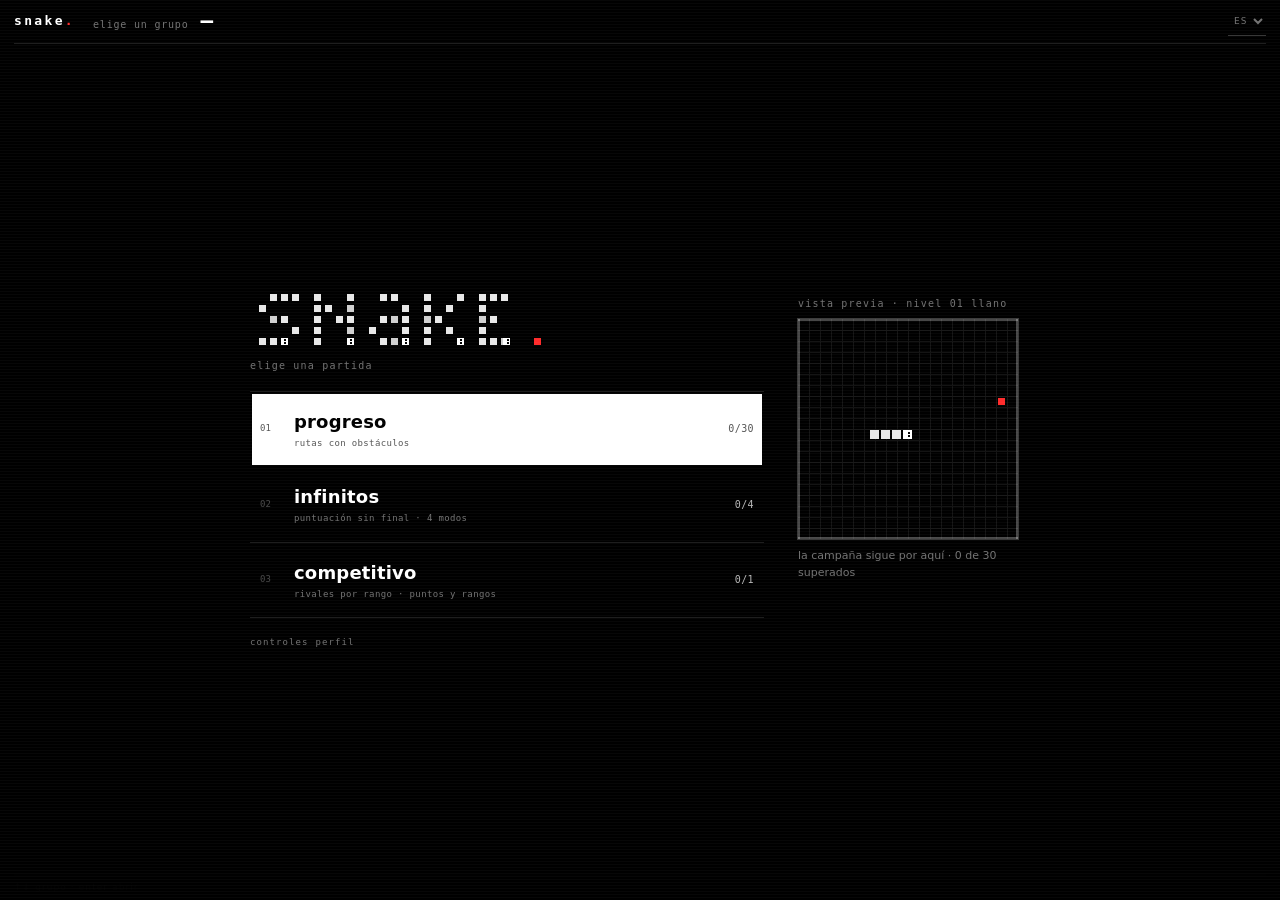
==== commit 593da2c9: "Add 'volver al hub' button on the main menu when entering with ?from=hub - The portada shows a white" ====
--- a/index.html
+++ b/index.html
@@ -26,6 +26,9 @@
     if (!route) return;
     try {
       var target = new URL(route, location.origin);
+      // el parámetro del hub (?from=hub) sobrevive a la reescritura de la ruta
+      var desde = new URLSearchParams(location.search).get('from');
+      if (desde && !target.searchParams.has('from')) target.searchParams.set('from', desde);
       history.replaceState(null, '', target.pathname + target.search + target.hash);
     } catch (error) {
       // Si la ruta de retorno no es válida, dejamos que arranque la portada.
@@ -39,7 +42,7 @@
   })();
 </script>
 <link rel="icon" href="data:image/svg+xml,%3Csvg xmlns='http://www.w3.org/2000/svg' viewBox='0 0 16 16'%3E%3Crect width='16' height='16' fill='%23000'/%3E%3Crect x='2' y='7' width='4' height='4' fill='%23fff'/%3E%3Crect x='6' y='7' width='4' height='4' fill='%23fff'/%3E%3Crect x='10' y='7' width='2' height='4' fill='%23fff'/%3E%3Crect x='13' y='2' width='3' height='3' fill='%23ff2b2b'/%3E%3C/svg%3E">
-<link rel="stylesheet" href="styles.css?v=29">
+<link rel="stylesheet" href="styles.css?v=30">
 </head>
 <body data-screen="home">
   <div id="app">
@@ -151,6 +154,6 @@
     })();
   </script>
 
-  <script src="snake.js?v=29"></script>
+  <script src="snake.js?v=30"></script>
 </body>
 </html>
--- a/styles.css
+++ b/styles.css
@@ -2209,6 +2209,37 @@
   display: none !important;
 }
 
+/* botón de vuelta al hub: blanco, bajo la barra, a la izquierda.
+   sólo existe cuando se entra desde el hub (?from=hub) */
+
+#hub-volver {
+  position: fixed;
+  top: calc(max(6px, env(safe-area-inset-top)) + 48px);
+  left: max(clamp(6px, 1.4vw, 14px), calc((100vw - 1500px) / 2 + clamp(6px, 1.4vw, 14px)));
+  z-index: 45;
+  padding: 7px 13px;
+  background: var(--fg);
+  color: #000;
+  font-family: var(--mono);
+  font-size: 11px;
+  letter-spacing: 0.12em;
+  transition: background 0.12s;
+}
+
+#hub-volver:hover {
+  background: #d8d8d8;
+}
+
+#hub-volver.foco {
+  outline: 2px solid #000;
+  outline-offset: -2px;
+}
+
+/* deja libre la banda del botón bajo la barra cuando el hub está presente */
+body[data-desde-hub="1"] #overlay {
+  padding-top: max(96px, calc(env(safe-area-inset-top) + 90px));
+}
+
 /* pie */
 
 #footer {
